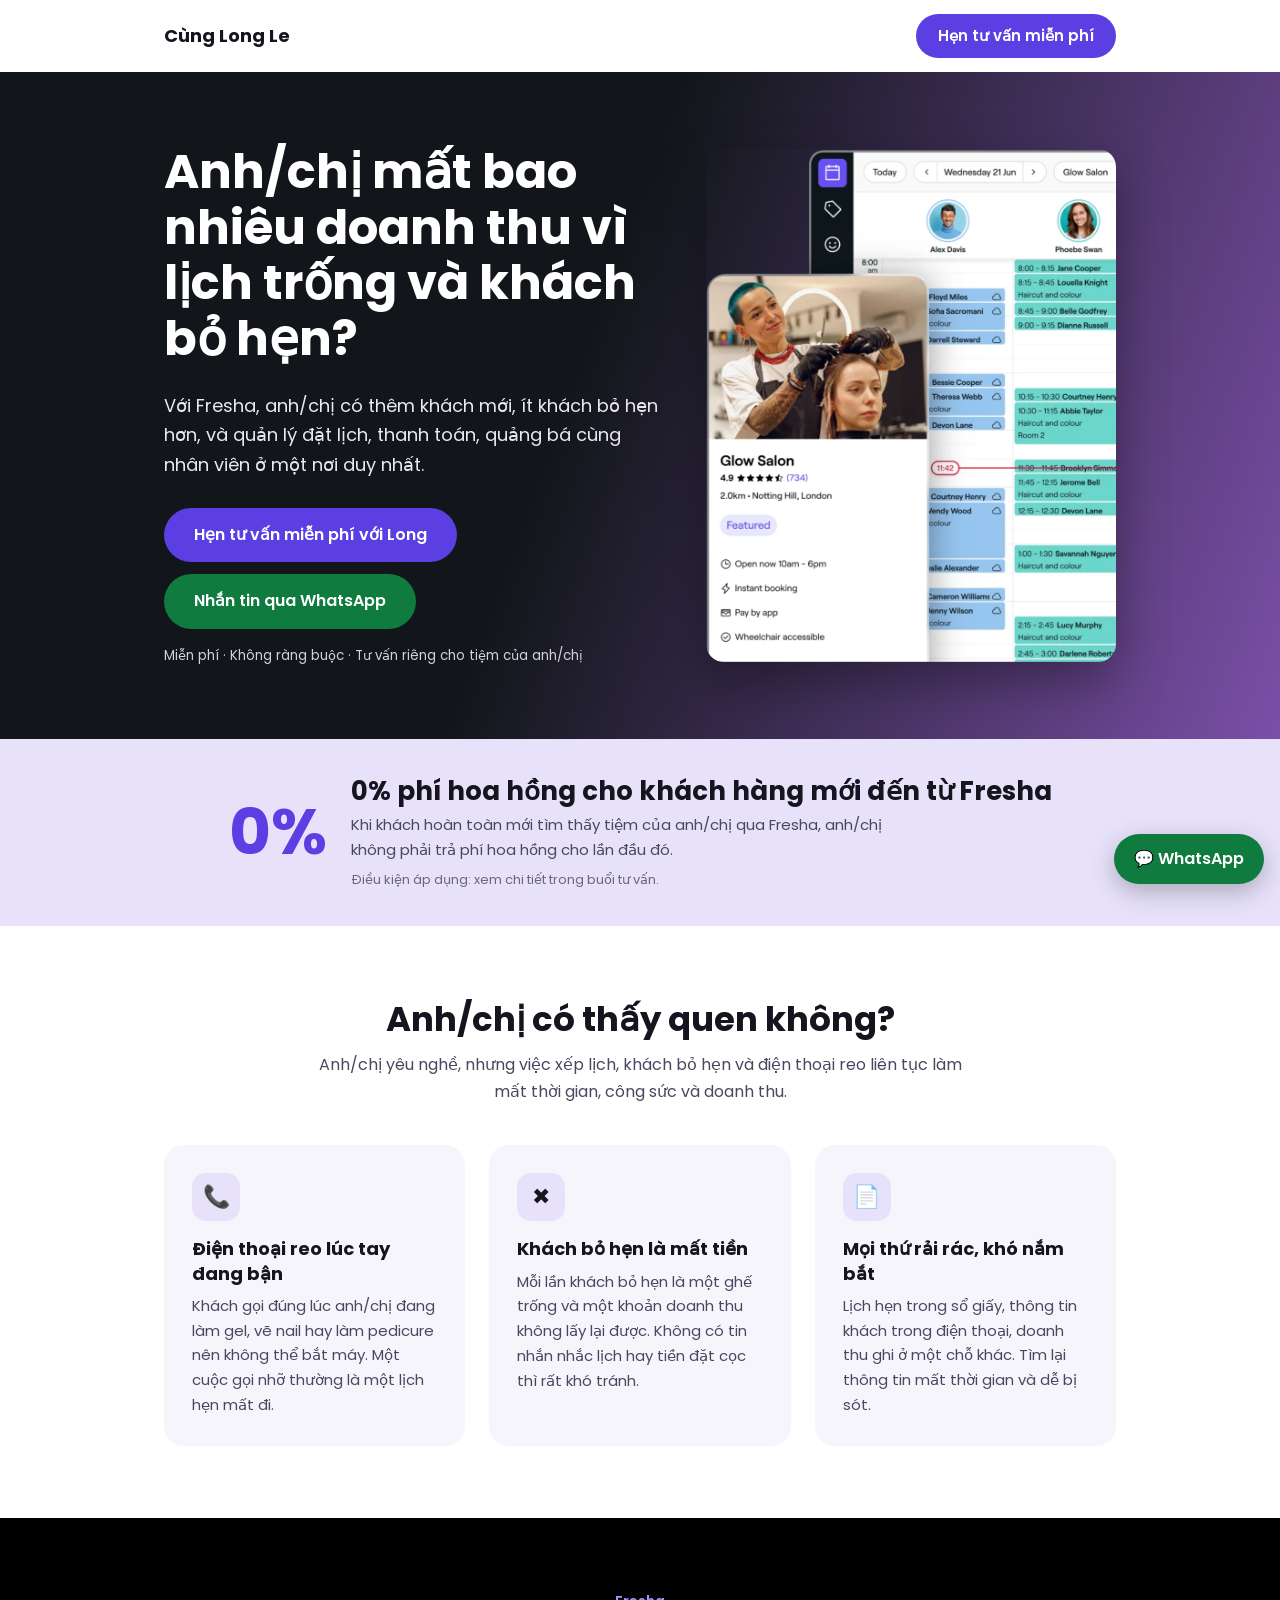
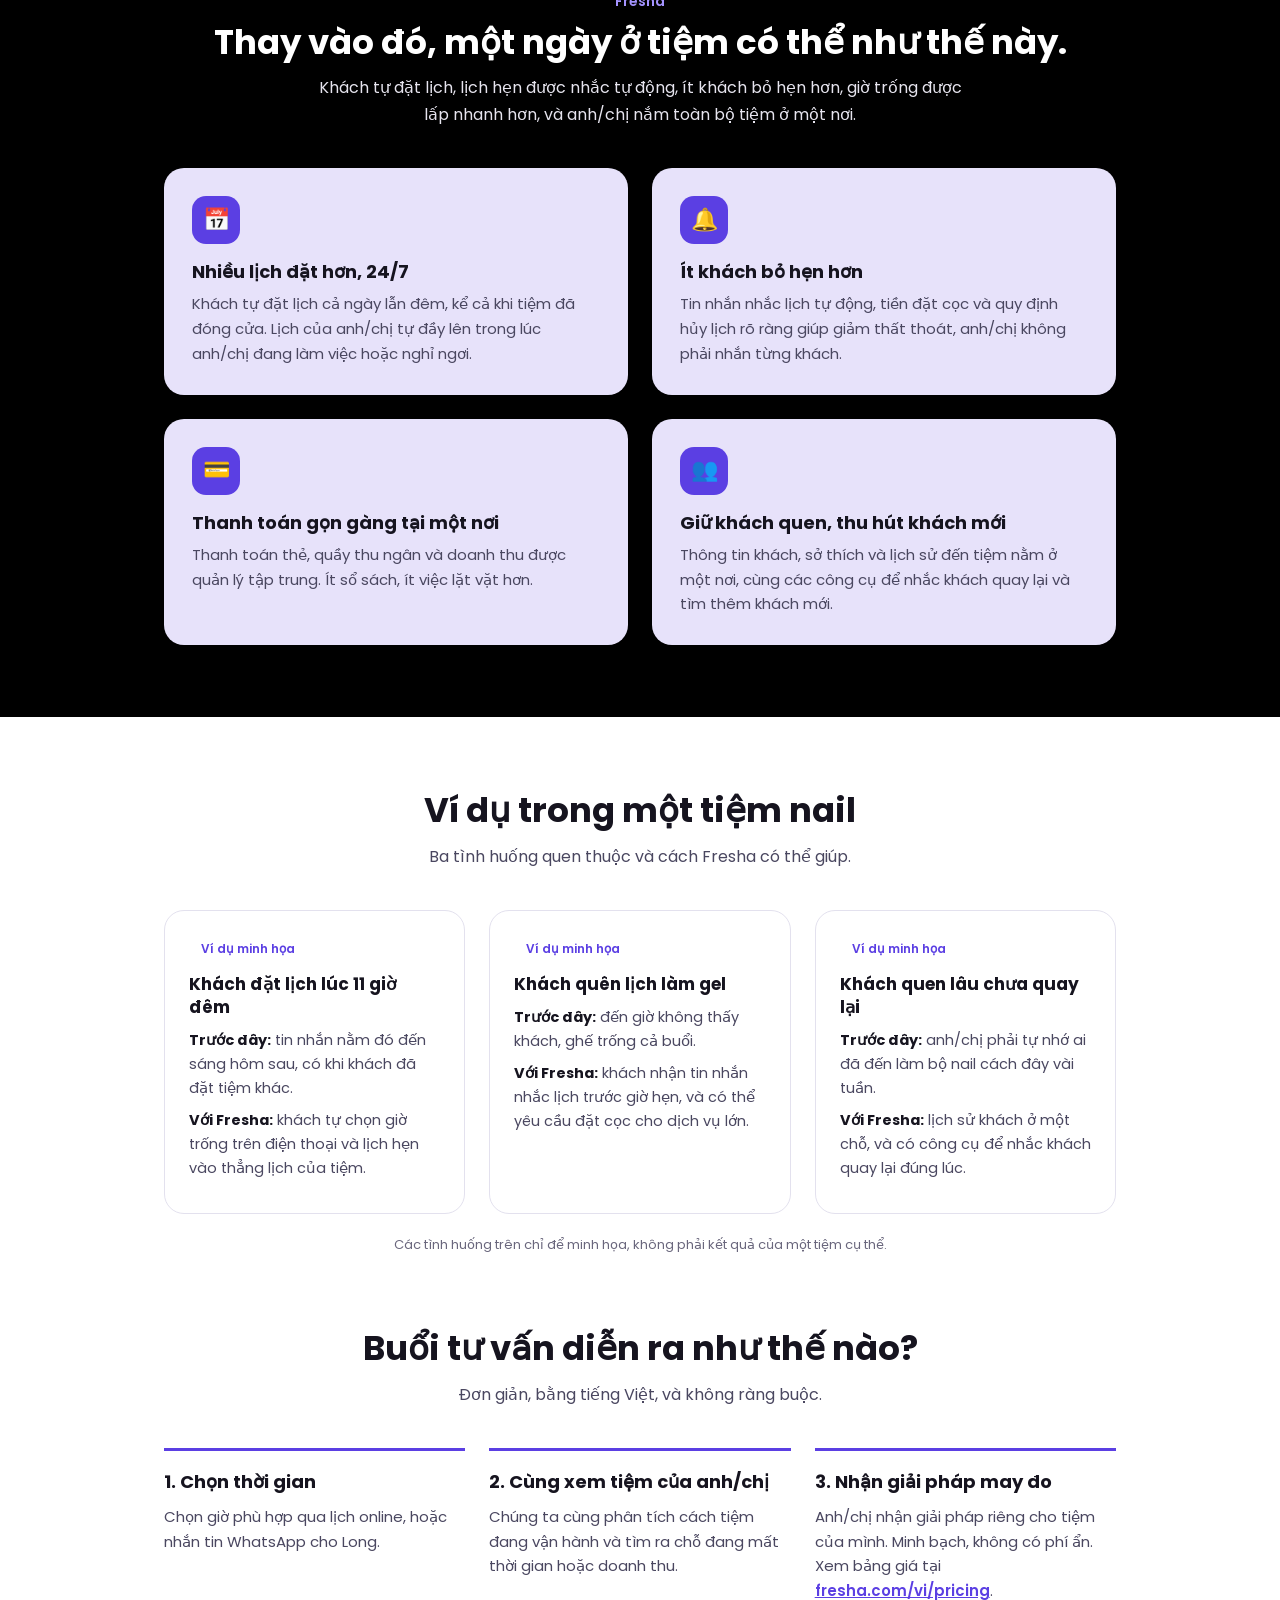
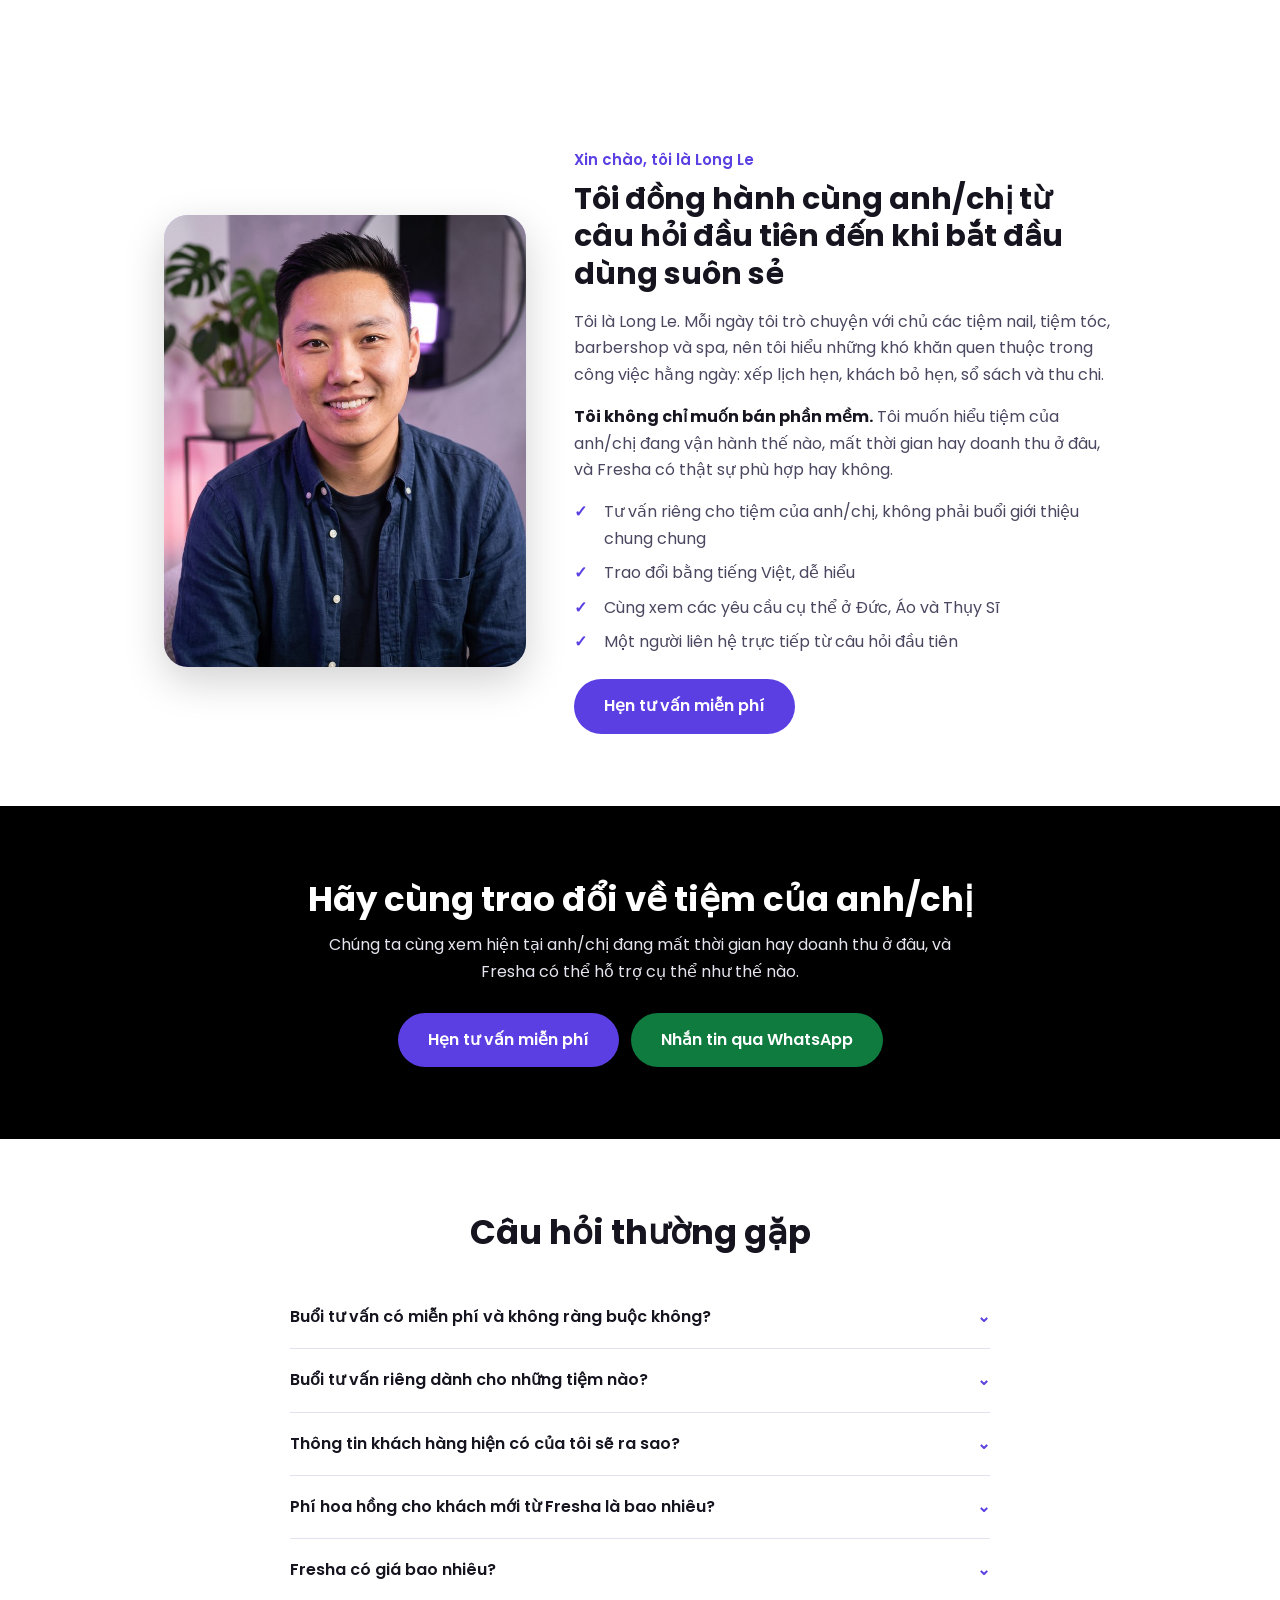
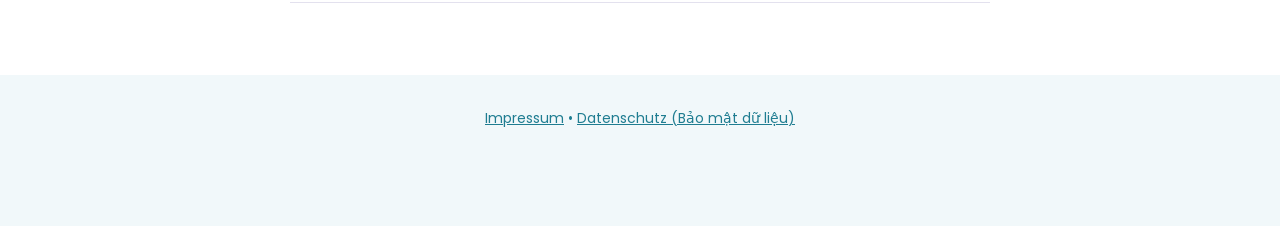
==== index.html @ e226cc32 "Add files via upload" ====
<!DOCTYPE html>
<html lang="vi">
<head>
<base target="_blank">
<meta charset="utf-8">
<meta name="viewport" content="width=device-width, initial-scale=1">
<title>Long Le – Fresha: tư vấn miễn phí cho tiệm nail</title>
<meta name="description" content="Tư vấn miễn phí bằng tiếng Việt về Fresha: nhiều lịch đặt hơn, ít khách bỏ hẹn hơn, quản lý tiệm nail ở một nơi. Đức, Áo, Thụy Sĩ.">
<meta property="og:title" content="Long Le – Fresha: tư vấn miễn phí cho tiệm nail">
<meta property="og:description" content="Nhiều lịch đặt hơn, ít khách bỏ hẹn hơn, quản lý tiệm ở một nơi.">
<meta property="og:type" content="website">
<meta property="og:image" content="https://longle-cmd.github.io/og-image.jpg">
<meta property="og:image:width" content="1200">
<meta property="og:image:height" content="630">
<meta property="og:url" content="https://longle-cmd.github.io/">
<meta name="twitter:card" content="summary_large_image">
<link rel="icon" href="data:image/svg+xml,%3Csvg xmlns='http://www.w3.org/2000/svg' viewBox='0 0 100 100'%3E%3Ctext y='.9em' font-size='90'%3E💅%3C/text%3E%3C/svg%3E">
<link href="https://fonts.googleapis.com/css2?family=Poppins:wght@400;500;600;700&display=swap" rel="stylesheet">
<style>
:root{--p:#5b3fe3;--ink:#16141f;--mut:#4a4760;--soft:#f6f5fb;--lil:#e7e2fa;--wa:#0f7b3f}
*{box-sizing:border-box;margin:0}
[hidden]{display:none!important}
body{font-family:Poppins,Arial,sans-serif;color:var(--ink);line-height:1.65;background:#fff}
.w{max-width:1000px;margin:0 auto;padding:0 24px}
a{color:inherit}
.btn{display:inline-block;background:var(--p);color:#fff;text-decoration:none;font-weight:600;border-radius:999px;padding:14px 30px;text-align:center}
.btn:hover{filter:brightness(.92)}
.btn:focus-visible,summary:focus-visible,.fab:focus-visible{outline:3px solid #b9a9ff;outline-offset:3px}
.btn.wa,.fab{background:var(--wa)}
.btns{display:flex;flex-wrap:wrap;gap:12px}
header{height:72px;display:flex;align-items:center}
header .w{display:flex;justify-content:space-between;align-items:center;width:100%;gap:12px}
header b{font-size:18px}
header .btn{padding:10px 22px;font-size:15px}
.hero{background:linear-gradient(110deg,#12161a 45%,#7b4fa8 100%);color:#fff;padding:72px 0}
.hero .w{display:grid;grid-template-columns:1.1fr .9fr;gap:40px;align-items:center}
h1{font-size:clamp(30px,4.6vw,48px);line-height:1.16;font-weight:700;margin-bottom:24px}
.hero p{font-size:18px;color:#e9e7f2;margin-bottom:28px}
.hero small{display:block;margin-top:16px;color:#d4d1e2}
.mockimg{width:100%;height:auto;display:block;border-radius:18px;box-shadow:0 20px 50px rgba(0,0,0,.35)}
section{padding:72px 0}
h2{font-size:clamp(25px,3.4vw,34px);font-weight:700;text-align:center;margin-bottom:12px;line-height:1.25}
.sub{text-align:center;color:var(--mut);max-width:660px;margin:0 auto 40px}
.g3{display:grid;grid-template-columns:repeat(3,1fr);gap:24px}
.g2{display:grid;grid-template-columns:repeat(2,1fr);gap:24px}
.card{background:var(--soft);border-radius:20px;padding:28px}
.card h3{font-size:18px;margin:16px 0 8px;line-height:1.35}
.card p{color:var(--mut);font-size:15px}
.ic{width:48px;height:48px;border-radius:14px;background:var(--lil);display:grid;place-items:center;font-size:22px}
.dark{background:#000;color:#fff}
.dark .sub{color:#e6e4ee}
.dark .lab{display:block;text-align:center;color:#a493ff;font-weight:600;font-size:14px;margin-bottom:8px}
.dark .card{background:var(--lil);color:var(--ink)}
.dark .ic{background:var(--p)}
.tag{display:inline-block;font-size:12px;font-weight:600;color:var(--p);background:#fff;border-radius:999px;padding:2px 12px}
.sc{background:#fff;border:1px solid #e3e1ee;border-radius:20px;padding:24px}
.sc h3{font-size:17px;margin:12px 0 10px;line-height:1.35}
.sc p{font-size:14.5px;color:var(--mut);margin-bottom:8px}
.sc p b{color:var(--ink)}
.note{text-align:center;font-size:13px;color:#6a677d;margin-top:20px}
.steps{display:grid;grid-template-columns:repeat(3,1fr);gap:24px;counter-reset:s}
.step{border-top:3px solid var(--p);padding-top:16px;counter-increment:s}
.step h3{font-size:18px;margin-bottom:8px}
.step h3:before{content:counter(s) ". "}
.step p{color:var(--mut);font-size:15px}
.step a{color:var(--p);font-weight:600}
.about .w{display:grid;grid-template-columns:.8fr 1.2fr;gap:48px;align-items:center}
.photo{aspect-ratio:4/5;border-radius:24px;overflow:hidden;box-shadow:0 14px 40px rgba(0,0,0,.18);background:#cbbfff}
.photo img{width:100%;height:100%;object-fit:cover;display:block}
.hi{color:var(--p);font-weight:600;font-size:15px;margin-bottom:8px}
.about h2{text-align:left;font-size:clamp(23px,3vw,30px)}
.about p{color:var(--mut);margin:16px 0}
.about p strong{color:var(--ink)}
.ck{list-style:none;padding:0;margin:16px 0 24px}
.ck li{padding-left:30px;position:relative;margin-bottom:8px;color:var(--mut)}
.ck li:before{content:"✓";position:absolute;left:0;color:var(--p);font-weight:700}
.vid{max-width:720px;margin:40px auto 0;aspect-ratio:16/9;border-radius:20px;overflow:hidden;background:#000}
.vid iframe{width:100%;height:100%;border:0}
.quote{background:var(--soft);border-radius:20px;padding:28px}
.quote p{font-size:16px;color:var(--ink)}
.quote small{display:block;margin-top:12px;color:var(--mut)}
.cta{text-align:center}
.cta .sub{margin-bottom:28px}
.cta .btns{justify-content:center}
.faq{max-width:700px;margin:0 auto}
details{border-bottom:1px solid #e3e1ee;padding:18px 0}
summary{font-weight:600;cursor:pointer;list-style:none;display:flex;justify-content:space-between;gap:16px}
summary::-webkit-details-marker{display:none}
summary:after{content:"⌄";color:var(--p)}
details[open] summary:after{content:"⌃"}
details p{color:var(--mut);margin-top:10px;font-size:15px}
details a{color:var(--p);font-weight:600}
.offer{background:var(--lil);padding:36px 0}
.offer .w{display:flex;align-items:center;justify-content:center;gap:24px;flex-wrap:wrap;text-align:left}
.offer .big{font-size:clamp(44px,8vw,64px);font-weight:700;color:var(--p);line-height:1}
.offer h2{text-align:left;font-size:clamp(20px,2.6vw,26px);margin:0 0 6px}
.offer p{color:var(--mut);font-size:15px;max-width:560px}
.offer small{display:block;margin-top:6px;color:#6a677d;font-size:13px}
#impressum{background:#fff;border-top:1px solid #e3e1ee;padding:40px 0;font-size:14px;color:var(--mut)}
#impressum h2{text-align:left;font-size:22px;color:var(--ink)}
#impressum p{margin:8px 0}
footer{background:#f1f8fa;text-align:center;padding:32px 24px 96px;color:#1f7d91;font-size:14px}
footer a{color:#1f7d91}
.fab{position:fixed;right:16px;bottom:calc(16px + env(safe-area-inset-bottom,0px));color:#fff;text-decoration:none;font-weight:600;border-radius:999px;padding:12px 20px;box-shadow:0 8px 24px rgba(0,0,0,.25);z-index:9}
@media(max-width:800px){.hero .w,.about .w,.g3,.g2,.steps{grid-template-columns:1fr}.hero{padding:48px 0}section{padding:48px 0}.about .photo{max-width:320px}}
</style>
</head>
<body>

<header><div class="w"><b>Cùng <span data-k="name"></span></b><a class="btn" data-book href="#">Hẹn tư vấn miễn phí</a></div></header>

<div class="hero"><div class="w">
  <div>
    <h1>Anh/chị mất bao nhiêu doanh thu vì lịch trống và khách bỏ hẹn?</h1>
    <p>Với Fresha, anh/chị có thêm khách mới, ít khách bỏ hẹn hơn, và quản lý đặt lịch, thanh toán, quảng bá cùng nhân viên ở một nơi duy nhất.</p>
    <div class="btns">
      <a class="btn" data-book href="#">Hẹn tư vấn miễn phí với <span data-k="first"></span></a>
      <a class="btn wa" data-wa href="#">Nhắn tin qua WhatsApp</a>
    </div>
    <small>Miễn phí · Không ràng buộc · Tư vấn riêng cho tiệm của anh/chị</small>
  </div>
  <img class="mockimg" alt="Lịch hẹn và trang đặt lịch online của Fresha" src="[data-uri]">
</div></div>

<div class="offer"><div class="w">
  <div class="big" aria-hidden="true">0%</div>
  <div>
    <h2>0% phí hoa hồng cho khách hàng mới đến từ Fresha</h2>
    <p>Khi khách hoàn toàn mới tìm thấy tiệm của anh/chị qua Fresha, anh/chị không phải trả phí hoa hồng cho lần đầu đó.</p>
    <small id="offernote"></small>
  </div>
</div></div>

<section><div class="w">
  <h2>Anh/chị có thấy quen không?</h2>
  <p class="sub">Anh/chị yêu nghề, nhưng việc xếp lịch, khách bỏ hẹn và điện thoại reo liên tục làm mất thời gian, công sức và doanh thu.</p>
  <div class="g3">
    <div class="card"><div class="ic">📞</div><h3>Điện thoại reo lúc tay đang bận</h3><p>Khách gọi đúng lúc anh/chị đang làm gel, vẽ nail hay làm pedicure nên không thể bắt máy. Một cuộc gọi nhỡ thường là một lịch hẹn mất đi.</p></div>
    <div class="card"><div class="ic">✖</div><h3>Khách bỏ hẹn là mất tiền</h3><p>Mỗi lần khách bỏ hẹn là một ghế trống và một khoản doanh thu không lấy lại được. Không có tin nhắn nhắc lịch hay tiền đặt cọc thì rất khó tránh.</p></div>
    <div class="card"><div class="ic">📄</div><h3>Mọi thứ rải rác, khó nắm bắt</h3><p>Lịch hẹn trong sổ giấy, thông tin khách trong điện thoại, doanh thu ghi ở một chỗ khác. Tìm lại thông tin mất thời gian và dễ bị sót.</p></div>
  </div>
</div></section>

<section class="dark"><div class="w">
  <span class="lab">Fresha</span>
  <h2>Thay vào đó, một ngày ở tiệm có thể như thế này.</h2>
  <p class="sub">Khách tự đặt lịch, lịch hẹn được nhắc tự động, ít khách bỏ hẹn hơn, giờ trống được lấp nhanh hơn, và anh/chị nắm toàn bộ tiệm ở một nơi.</p>
  <div class="g2">
    <div class="card"><div class="ic">📅</div><h3>Nhiều lịch đặt hơn, 24/7</h3><p>Khách tự đặt lịch cả ngày lẫn đêm, kể cả khi tiệm đã đóng cửa. Lịch của anh/chị tự đầy lên trong lúc anh/chị đang làm việc hoặc nghỉ ngơi.</p></div>
    <div class="card"><div class="ic">🔔</div><h3>Ít khách bỏ hẹn hơn</h3><p>Tin nhắn nhắc lịch tự động, tiền đặt cọc và quy định hủy lịch rõ ràng giúp giảm thất thoát, anh/chị không phải nhắn từng khách.</p></div>
    <div class="card"><div class="ic">💳</div><h3>Thanh toán gọn gàng tại một nơi</h3><p>Thanh toán thẻ, quầy thu ngân và doanh thu được quản lý tập trung. Ít sổ sách, ít việc lặt vặt hơn.</p></div>
    <div class="card"><div class="ic">👥</div><h3>Giữ khách quen, thu hút khách mới</h3><p>Thông tin khách, sở thích và lịch sử đến tiệm nằm ở một nơi, cùng các công cụ để nhắc khách quay lại và tìm thêm khách mới.</p></div>
  </div>
</div></section>

<section><div class="w">
  <h2>Ví dụ trong một tiệm nail</h2>
  <p class="sub">Ba tình huống quen thuộc và cách Fresha có thể giúp.</p>
  <div class="g3">
    <div class="sc"><span class="tag">Ví dụ minh họa</span><h3>Khách đặt lịch lúc 11 giờ đêm</h3><p><b>Trước đây:</b> tin nhắn nằm đó đến sáng hôm sau, có khi khách đã đặt tiệm khác.</p><p><b>Với Fresha:</b> khách tự chọn giờ trống trên điện thoại và lịch hẹn vào thẳng lịch của tiệm.</p></div>
    <div class="sc"><span class="tag">Ví dụ minh họa</span><h3>Khách quên lịch làm gel</h3><p><b>Trước đây:</b> đến giờ không thấy khách, ghế trống cả buổi.</p><p><b>Với Fresha:</b> khách nhận tin nhắn nhắc lịch trước giờ hẹn, và có thể yêu cầu đặt cọc cho dịch vụ lớn.</p></div>
    <div class="sc"><span class="tag">Ví dụ minh họa</span><h3>Khách quen lâu chưa quay lại</h3><p><b>Trước đây:</b> anh/chị phải tự nhớ ai đã đến làm bộ nail cách đây vài tuần.</p><p><b>Với Fresha:</b> lịch sử khách ở một chỗ, và có công cụ để nhắc khách quay lại đúng lúc.</p></div>
  </div>
  <p class="note">Các tình huống trên chỉ để minh họa, không phải kết quả của một tiệm cụ thể.</p>
</div></section>

<section id="tm" hidden><div class="w">
  <h2>Chủ tiệm nói gì</h2>
  <div class="g3" id="tmlist"></div>
</div></section>

<section style="padding-top:0"><div class="w">
  <h2>Buổi tư vấn diễn ra như thế nào?</h2>
  <p class="sub">Đơn giản, bằng tiếng Việt, và không ràng buộc.</p>
  <div class="steps">
    <div class="step"><h3>Chọn thời gian</h3><p>Chọn giờ phù hợp qua lịch online, hoặc nhắn tin WhatsApp cho Long.</p></div>
    <div class="step"><h3>Cùng xem tiệm của anh/chị</h3><p>Chúng ta cùng phân tích cách tiệm đang vận hành và tìm ra chỗ đang mất thời gian hoặc doanh thu.</p></div>
    <div class="step"><h3>Nhận giải pháp may đo</h3><p>Anh/chị nhận giải pháp riêng cho tiệm của mình. Minh bạch, không có phí ẩn. Xem bảng giá tại <a data-price href="#">fresha.com/vi/pricing</a>.</p></div>
  </div>
</div></section>

<section class="about"><div class="w">
  <div class="photo"><img alt="Long Le" src="[data-uri]"></div>
  <div>
    <div class="hi">Xin chào, tôi là <span data-k="name"></span></div>
    <h2>Tôi đồng hành cùng anh/chị từ câu hỏi đầu tiên đến khi bắt đầu dùng suôn sẻ</h2>
    <p id="bio"></p>
    <p><strong>Tôi không chỉ muốn bán phần mềm.</strong> Tôi muốn hiểu tiệm của anh/chị đang vận hành thế nào, mất thời gian hay doanh thu ở đâu, và Fresha có thật sự phù hợp hay không.</p>
    <ul class="ck">
      <li>Tư vấn riêng cho tiệm của anh/chị, không phải buổi giới thiệu chung chung</li>
      <li>Trao đổi bằng tiếng Việt, dễ hiểu</li>
      <li>Cùng xem các yêu cầu cụ thể ở Đức, Áo và Thụy Sĩ</li>
      <li>Một người liên hệ trực tiếp từ câu hỏi đầu tiên</li>
    </ul>
    <a class="btn" data-book href="#">Hẹn tư vấn miễn phí</a>
  </div>
</div>
<div class="w" id="vidwrap" hidden><div class="vid"><iframe id="vid" title="Long Le giới thiệu" allowfullscreen loading="lazy"></iframe></div></div>
</section>

<section class="dark cta"><div class="w">
  <h2>Hãy cùng trao đổi về tiệm của anh/chị</h2>
  <p class="sub">Chúng ta cùng xem hiện tại anh/chị đang mất thời gian hay doanh thu ở đâu, và Fresha có thể hỗ trợ cụ thể như thế nào.</p>
  <div class="btns"><a class="btn" data-book href="#">Hẹn tư vấn miễn phí</a><a class="btn wa" data-wa href="#">Nhắn tin qua WhatsApp</a></div>
</div></section>

<section><div class="w">
  <h2 style="margin-bottom:32px">Câu hỏi thường gặp</h2>
  <div class="faq">
    <details><summary>Buổi tư vấn có miễn phí và không ràng buộc không?</summary><p>Có. Buổi tư vấn hoàn toàn miễn phí và không ràng buộc. Anh/chị không có nghĩa vụ phải đăng ký sau đó.</p></details>
    <details><summary>Buổi tư vấn riêng dành cho những tiệm nào?</summary><p>Dành cho tiệm nail, tiệm tóc, barbershop, spa và các studio làm đẹp khác tại Đức, Áo và Thụy Sĩ.</p></details>
    <details><summary>Thông tin khách hàng hiện có của tôi sẽ ra sao?</summary><p>Trong buổi tư vấn, chúng ta cùng xem anh/chị đang lưu thông tin khách ở đâu (sổ giấy, Excel hay phần mềm khác) và cách đưa sang Fresha.</p></details>
    <details><summary>Phí hoa hồng cho khách mới từ Fresha là bao nhiêu?</summary><p>Với ưu đãi qua Long, phí hoa hồng cho khách hàng mới đến từ Fresha là 0%. Điều kiện áp dụng sẽ được nói rõ trong buổi tư vấn. Lưu ý: bảng giá công khai trên website Fresha có thể ghi mức phí khác khi không có ưu đãi này.</p></details>
    <details><summary>Fresha có giá bao nhiêu?</summary><p>Chúng tôi sẽ cùng phân tích tiệm của anh/chị để đưa ra giải pháp may đo riêng. Mọi thứ minh bạch, không có phí ẩn. Anh/chị có thể xem bảng giá tại <a data-price href="#">fresha.com/vi/pricing</a>.</p></details>
  </div>
</div></section>

<section id="impressum" hidden><div class="w">
  <h2>Impressum</h2>
  <p><b>Angaben gemäß § 5 DDG</b></p>
  <p id="imp-name"></p>
  <p id="imp-addr"></p>
  <p><b>Kontakt:</b> <span id="imp-contact"></span></p>
  <p id="imp-vat"></p>
</div></section>

<footer>
  <a id="imp" href="#impressum">Impressum</a> • <a id="dat" href="#">Datenschutz (Bảo mật dữ liệu)</a>
</footer>

<a class="fab" data-wa href="#">💬 WhatsApp</a>

<script>
/* ============ HIER ANPASSEN ============ */
var CONFIG = {
  name: "Long Le",
  first: "Long",
  bookingUrl:  "https://meetings.hubspot.com/le-long?uuid=818438af-adc6-4ccb-84fc-bb6d62b44fd2",
  whatsappUrl: "https://wa.me/message/QIY4WOJSCEUMC1",
  pricingUrl:  "https://www.fresha.com/vi/pricing",
  datenschutzUrl: "#",
  offerNote: "Điều kiện áp dụng: xem chi tiết trong buổi tư vấn.",   // Bedingungen/Laufzeit des 0%-Angebots hier genau formulieren
  videoUrl: "",   // optional: YouTube-Embed, z. B. "https://www.youtube.com/embed/VIDEO_ID"
  bio: "Tôi là Long Le. Mỗi ngày tôi trò chuyện với chủ các tiệm nail, tiệm tóc, barbershop và spa, nên tôi hiểu những khó khăn quen thuộc trong công việc hằng ngày: xếp lịch hẹn, khách bỏ hẹn, sổ sách và thu chi.",
  impressum: {
    name:    "[Vor- und Nachname bzw. Firma]",
    address: "[Straße und Hausnummer, PLZ Ort, Land]",
    email:   "[E-Mail-Adresse]",
    phone:   "[Telefonnummer]",
    vat:     ""   // optional: USt-IdNr., z. B. "USt-IdNr.: DE123456789"
  },
  /* Echte Kundenstimmen (mit Erlaubnis!) hier eintragen und showTestimonials auf true setzen.
     Keine erfundenen Zitate veröffentlichen. */
  showTestimonials: false,
  testimonials: [
    {text: "[Echtes Zitat des Studiobesitzers auf Vietnamesisch]", who: "[Name], [Studio], [Stadt]"},
    {text: "[Echtes Zitat des Studiobesitzers auf Vietnamesisch]", who: "[Name], [Studio], [Stadt]"},
    {text: "[Echtes Zitat des Studiobesitzers auf Vietnamesisch]", who: "[Name], [Studio], [Stadt]"}
  ]
};
/* ======================================= */
function $(s){return document.querySelectorAll(s);}
$('[data-k]').forEach(function(e){e.textContent=CONFIG[e.getAttribute('data-k')];});
$('[data-book]').forEach(function(a){a.href=CONFIG.bookingUrl;});
$('[data-wa]').forEach(function(a){a.href=CONFIG.whatsappUrl;});
$('[data-price]').forEach(function(a){a.href=CONFIG.pricingUrl;});
document.getElementById('bio').textContent=CONFIG.bio;
document.getElementById('offernote').textContent=CONFIG.offerNote;
document.getElementById('dat').href=CONFIG.datenschutzUrl;
var I=CONFIG.impressum;
document.getElementById('imp-name').textContent=I.name;
document.getElementById('imp-addr').textContent=I.address;
document.getElementById('imp-contact').textContent="E-Mail: "+I.email+" · Telefon: "+I.phone+" · WhatsApp: "+CONFIG.whatsappUrl;
document.getElementById('imp-vat').textContent=I.vat;
document.getElementById('imp').addEventListener('click',function(e){
  e.preventDefault();var s=document.getElementById('impressum');s.hidden=false;s.scrollIntoView({behavior:'smooth'});
});
if(CONFIG.videoUrl){document.getElementById('vid').src=CONFIG.videoUrl;document.getElementById('vidwrap').hidden=false;}
if(CONFIG.showTestimonials){
  var box=document.getElementById('tmlist');
  CONFIG.testimonials.forEach(function(t){
    var d=document.createElement('div');d.className='quote';
    var p=document.createElement('p');p.textContent='“'+t.text+'”';
    var s=document.createElement('small');s.textContent=t.who;
    d.appendChild(p);d.appendChild(s);box.appendChild(d);
  });
  document.getElementById('tm').hidden=false;
}

</script>
</body>
</html>
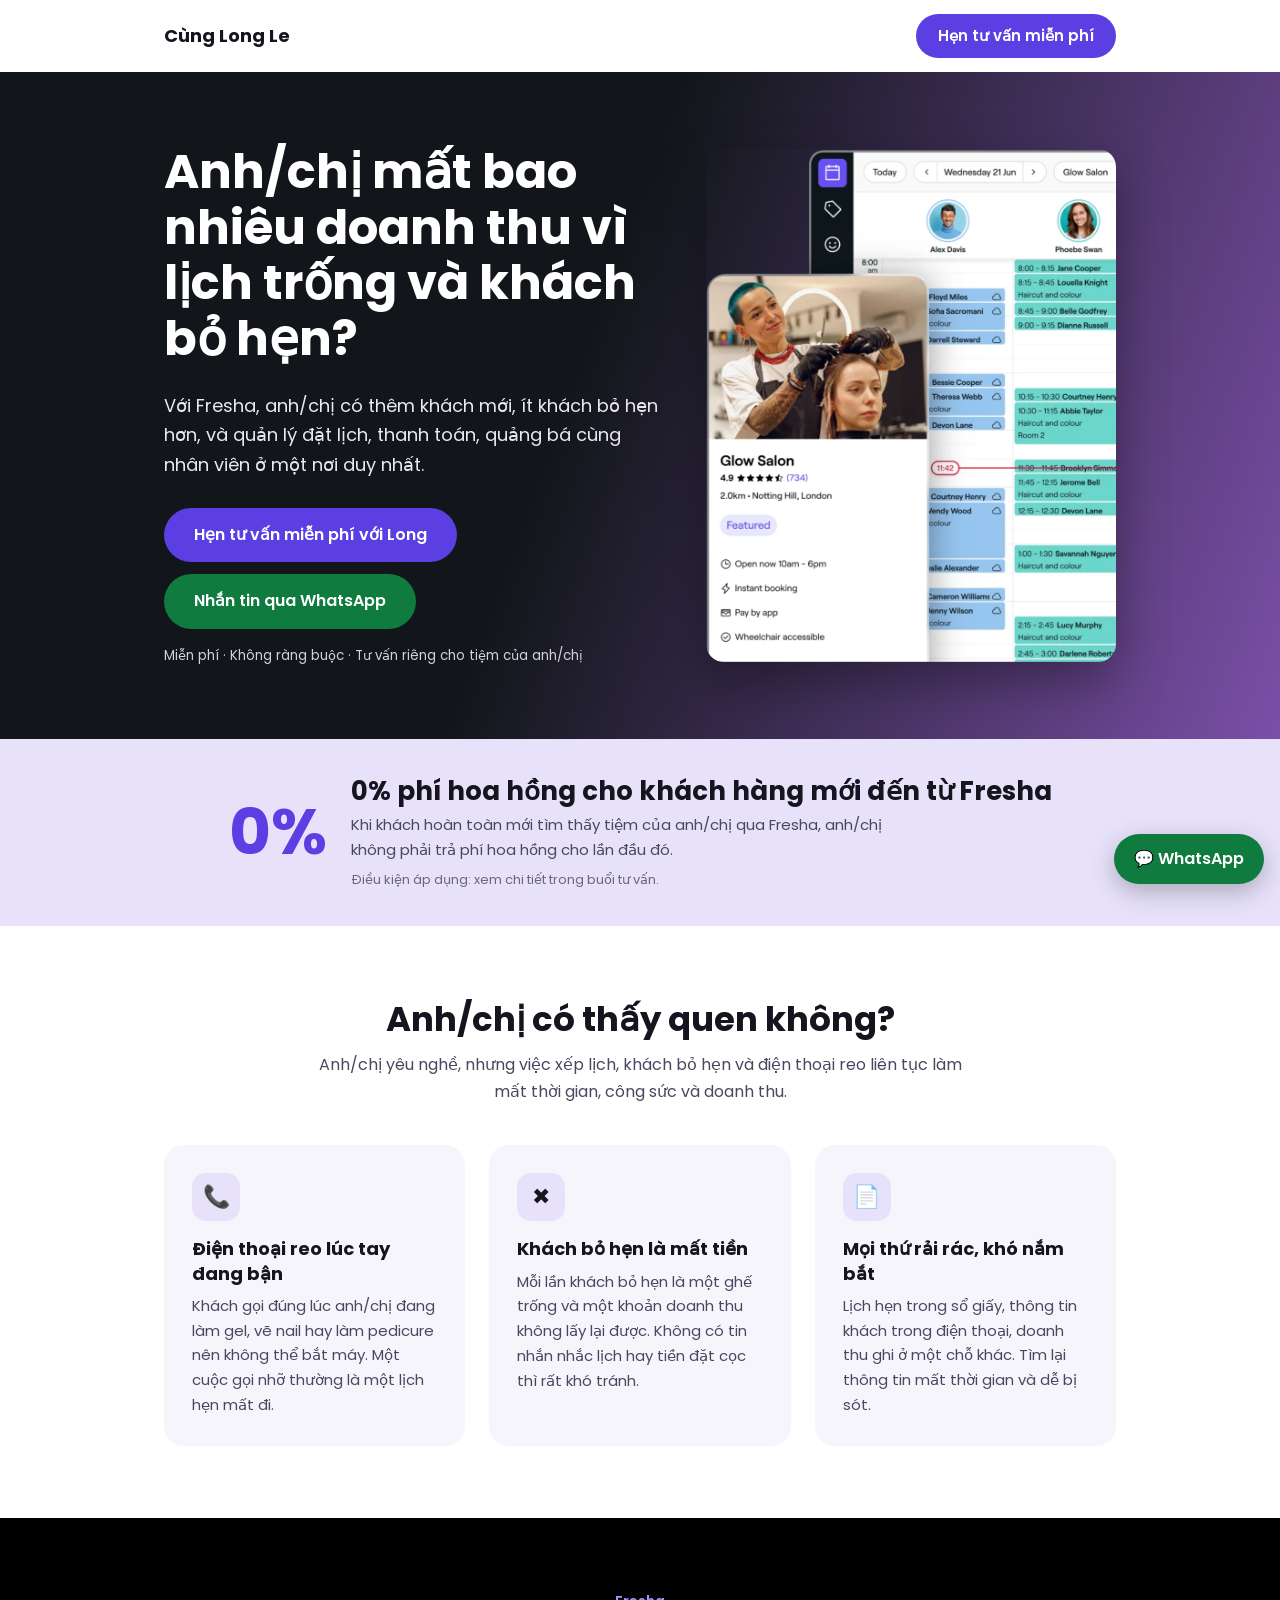
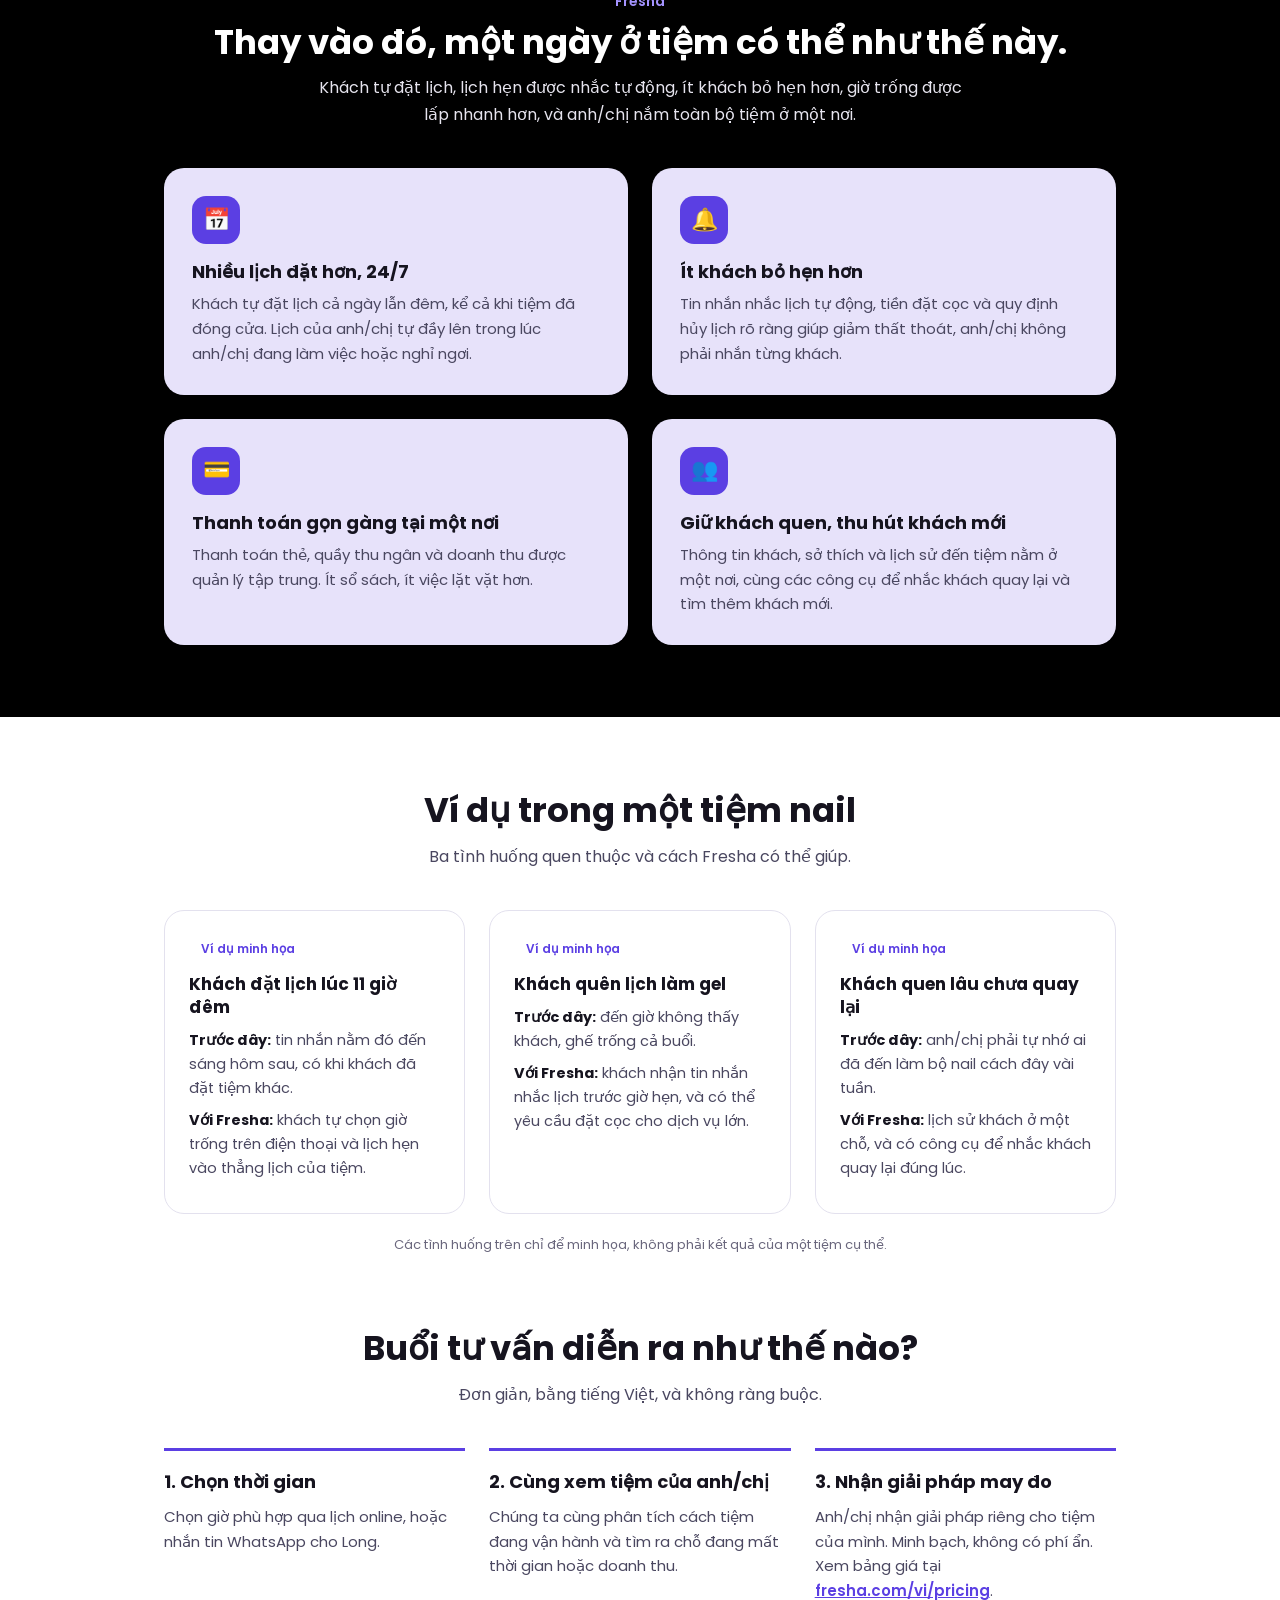
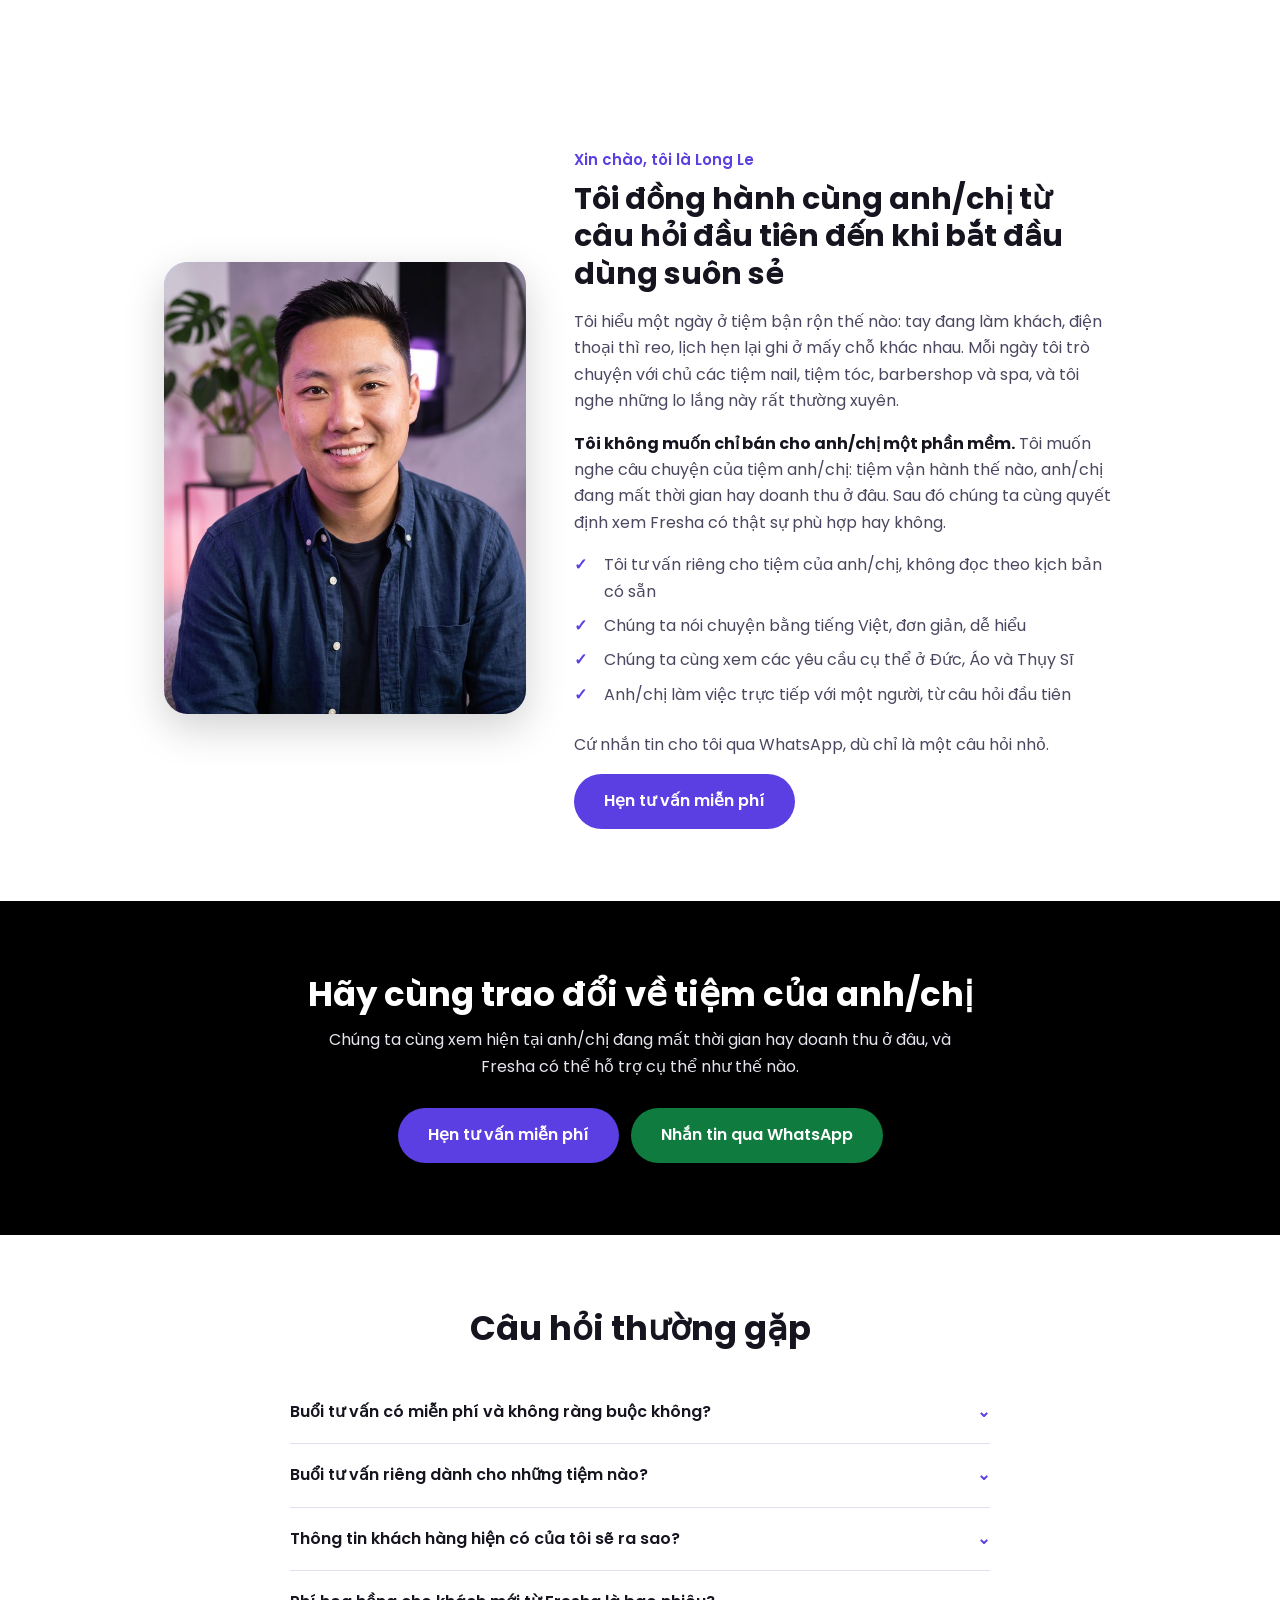
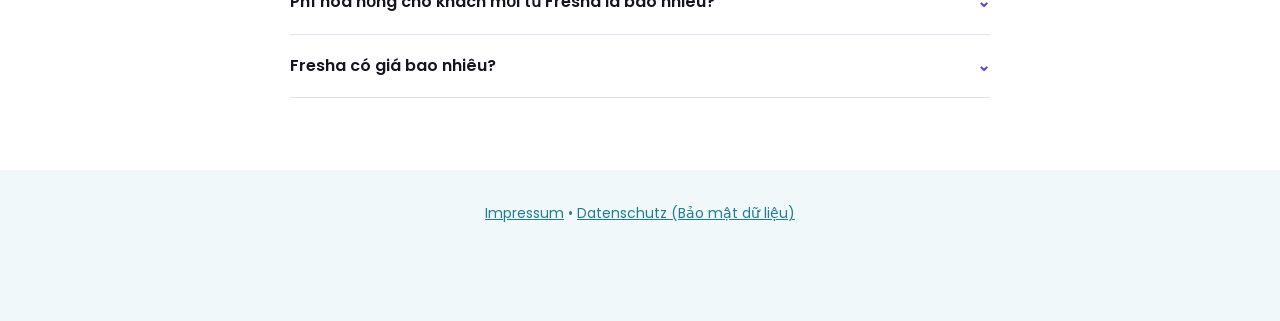
==== commit 974bff50: "Add files via upload" ====
--- a/index.html
+++ b/index.html
@@ -185,13 +185,14 @@
     <div class="hi">Xin chào, tôi là <span data-k="name"></span></div>
     <h2>Tôi đồng hành cùng anh/chị từ câu hỏi đầu tiên đến khi bắt đầu dùng suôn sẻ</h2>
     <p id="bio"></p>
-    <p><strong>Tôi không chỉ muốn bán phần mềm.</strong> Tôi muốn hiểu tiệm của anh/chị đang vận hành thế nào, mất thời gian hay doanh thu ở đâu, và Fresha có thật sự phù hợp hay không.</p>
+    <p><strong>Tôi không muốn chỉ bán cho anh/chị một phần mềm.</strong> Tôi muốn nghe câu chuyện của tiệm anh/chị: tiệm vận hành thế nào, anh/chị đang mất thời gian hay doanh thu ở đâu. Sau đó chúng ta cùng quyết định xem Fresha có thật sự phù hợp hay không.</p>
     <ul class="ck">
-      <li>Tư vấn riêng cho tiệm của anh/chị, không phải buổi giới thiệu chung chung</li>
-      <li>Trao đổi bằng tiếng Việt, dễ hiểu</li>
-      <li>Cùng xem các yêu cầu cụ thể ở Đức, Áo và Thụy Sĩ</li>
-      <li>Một người liên hệ trực tiếp từ câu hỏi đầu tiên</li>
+      <li>Tôi tư vấn riêng cho tiệm của anh/chị, không đọc theo kịch bản có sẵn</li>
+      <li>Chúng ta nói chuyện bằng tiếng Việt, đơn giản, dễ hiểu</li>
+      <li>Chúng ta cùng xem các yêu cầu cụ thể ở Đức, Áo và Thụy Sĩ</li>
+      <li>Anh/chị làm việc trực tiếp với một người, từ câu hỏi đầu tiên</li>
     </ul>
+    <p>Cứ nhắn tin cho tôi qua WhatsApp, dù chỉ là một câu hỏi nhỏ.</p>
     <a class="btn" data-book href="#">Hẹn tư vấn miễn phí</a>
   </div>
 </div>
@@ -241,7 +242,7 @@
   datenschutzUrl: "#",
   offerNote: "Điều kiện áp dụng: xem chi tiết trong buổi tư vấn.",   // Bedingungen/Laufzeit des 0%-Angebots hier genau formulieren
   videoUrl: "",   // optional: YouTube-Embed, z. B. "https://www.youtube.com/embed/VIDEO_ID"
-  bio: "Tôi là Long Le. Mỗi ngày tôi trò chuyện với chủ các tiệm nail, tiệm tóc, barbershop và spa, nên tôi hiểu những khó khăn quen thuộc trong công việc hằng ngày: xếp lịch hẹn, khách bỏ hẹn, sổ sách và thu chi.",
+  bio: "Tôi hiểu một ngày ở tiệm bận rộn thế nào: tay đang làm khách, điện thoại thì reo, lịch hẹn lại ghi ở mấy chỗ khác nhau. Mỗi ngày tôi trò chuyện với chủ các tiệm nail, tiệm tóc, barbershop và spa, và tôi nghe những lo lắng này rất thường xuyên.",
   impressum: {
     name:    "[Vor- und Nachname bzw. Firma]",
     address: "[Straße und Hausnummer, PLZ Ort, Land]",
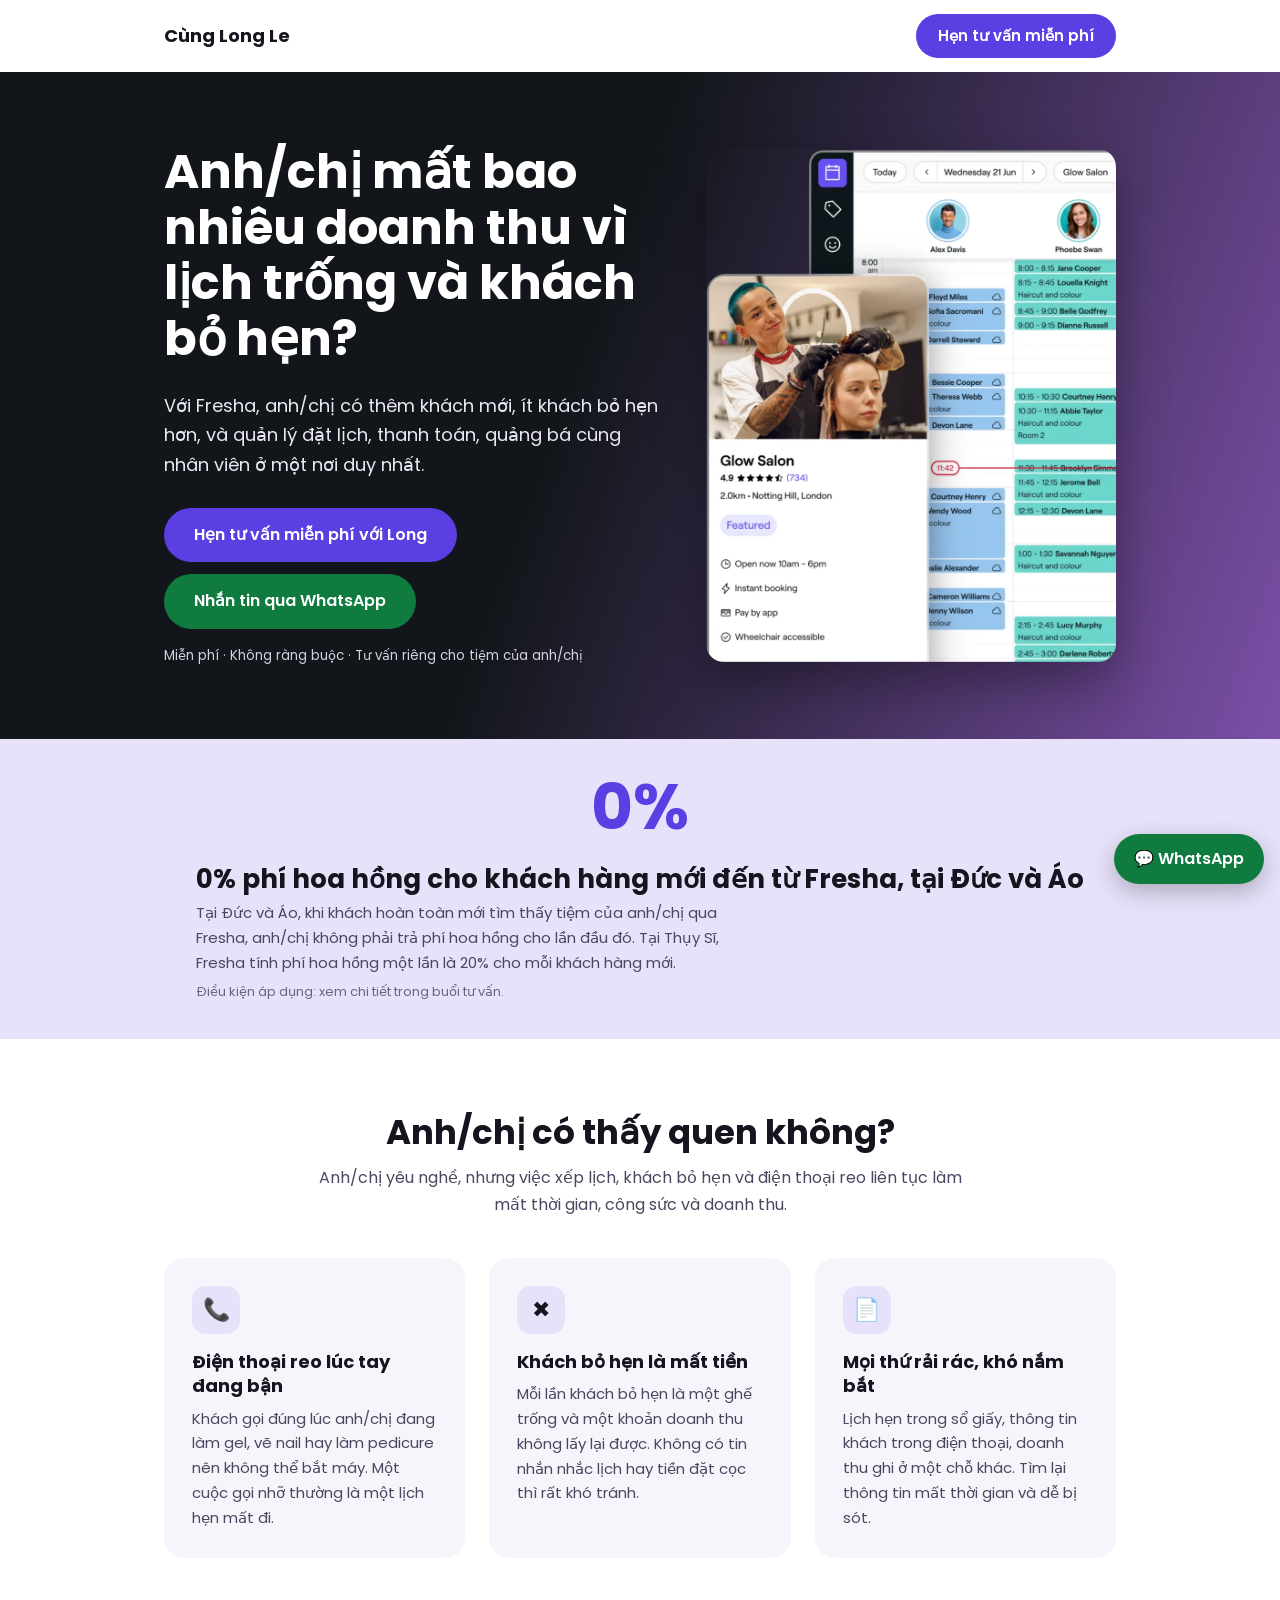
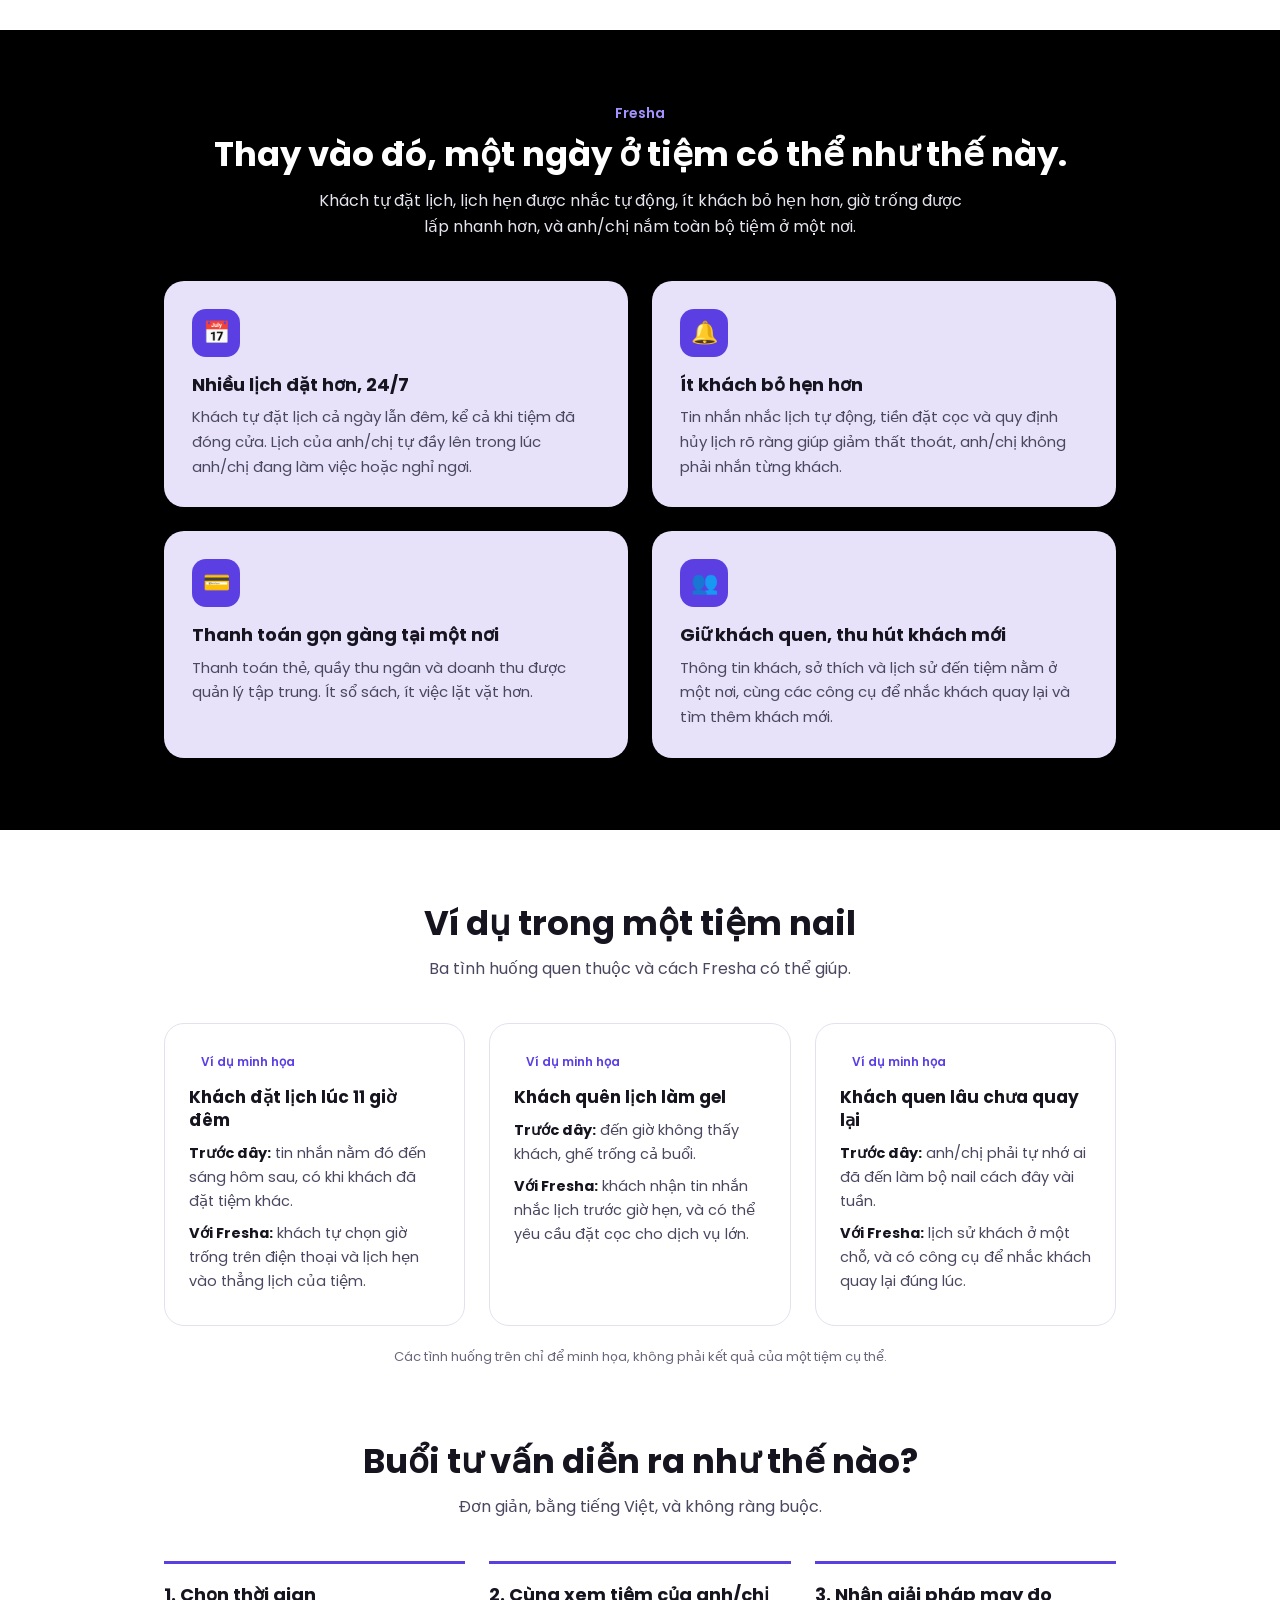
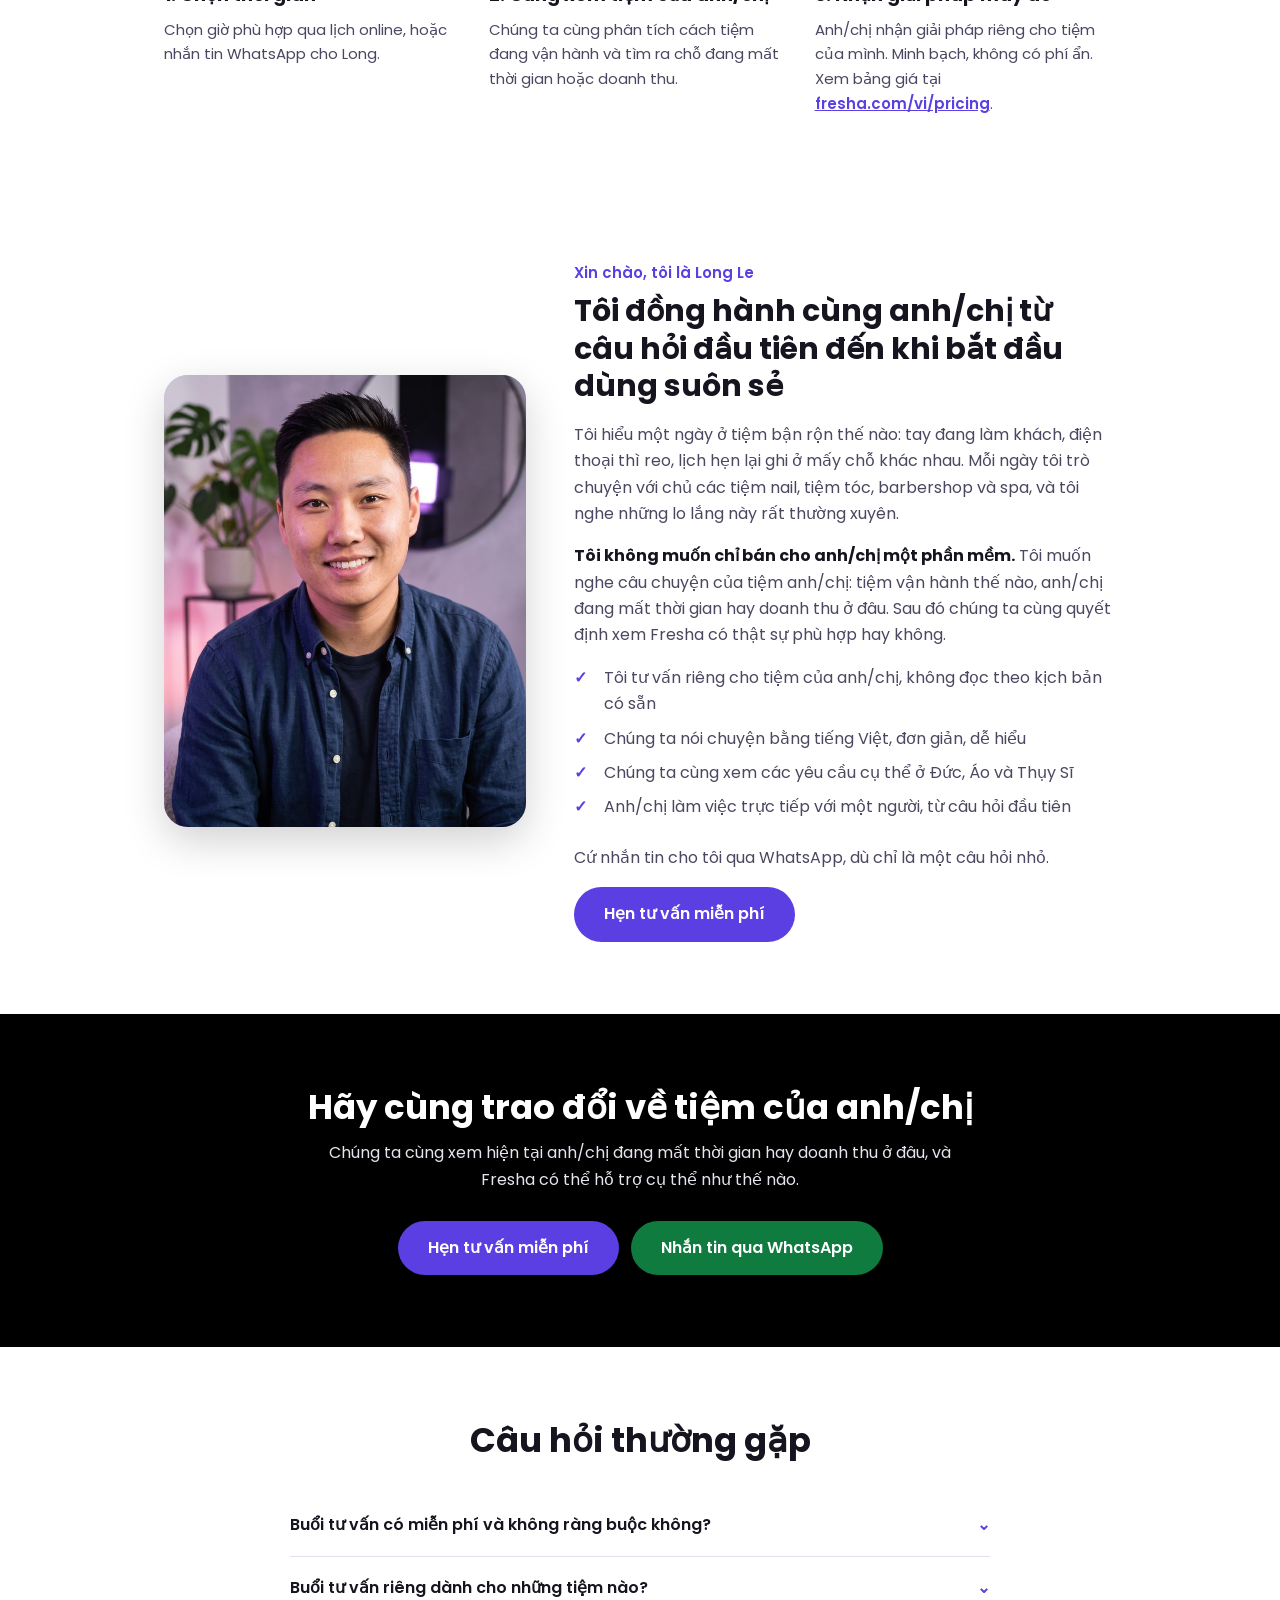
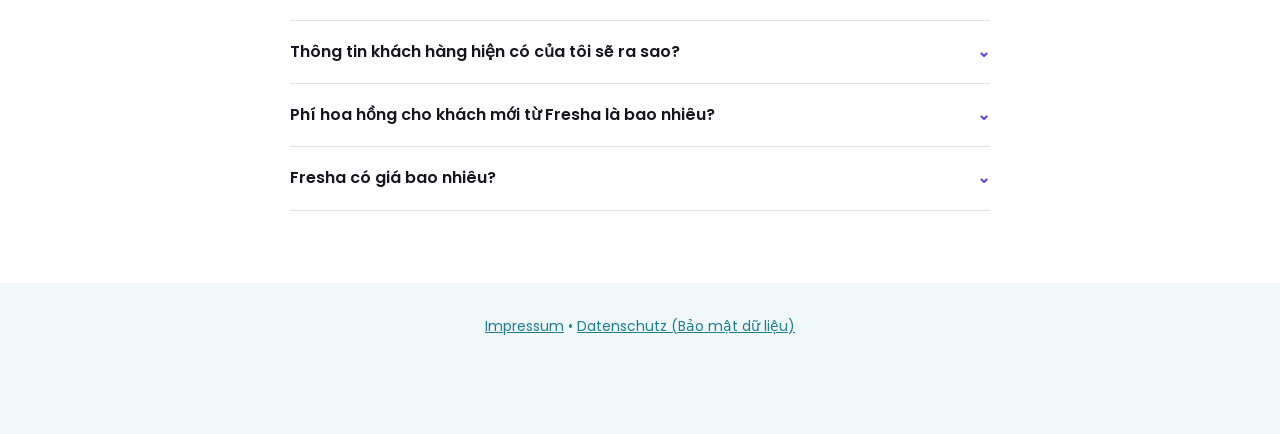
==== commit 17b9bd97: "Add files via upload" ====
--- a/index.html
+++ b/index.html
@@ -1,7 +1,6 @@
 <!DOCTYPE html>
 <html lang="vi">
 <head>
-<base target="_blank">
 <meta charset="utf-8">
 <meta name="viewport" content="width=device-width, initial-scale=1">
 <title>Long Le – Fresha: tư vấn miễn phí cho tiệm nail</title>
@@ -9,10 +8,10 @@
 <meta property="og:title" content="Long Le – Fresha: tư vấn miễn phí cho tiệm nail">
 <meta property="og:description" content="Nhiều lịch đặt hơn, ít khách bỏ hẹn hơn, quản lý tiệm ở một nơi.">
 <meta property="og:type" content="website">
-<meta property="og:image" content="https://longle-cmd.github.io/og-image.jpg">
+<meta property="og:image" content="https://longfresha.com/og-image.jpg">
 <meta property="og:image:width" content="1200">
 <meta property="og:image:height" content="630">
-<meta property="og:url" content="https://longle-cmd.github.io/">
+<meta property="og:url" content="https://longfresha.com/">
 <meta name="twitter:card" content="summary_large_image">
 <link rel="icon" href="data:image/svg+xml,%3Csvg xmlns='http://www.w3.org/2000/svg' viewBox='0 0 100 100'%3E%3Ctext y='.9em' font-size='90'%3E💅%3C/text%3E%3C/svg%3E">
 <link href="https://fonts.googleapis.com/css2?family=Poppins:wght@400;500;600;700&display=swap" rel="stylesheet">
@@ -125,8 +124,8 @@
 <div class="offer"><div class="w">
   <div class="big" aria-hidden="true">0%</div>
   <div>
-    <h2>0% phí hoa hồng cho khách hàng mới đến từ Fresha</h2>
-    <p>Khi khách hoàn toàn mới tìm thấy tiệm của anh/chị qua Fresha, anh/chị không phải trả phí hoa hồng cho lần đầu đó.</p>
+    <h2>0% phí hoa hồng cho khách hàng mới đến từ Fresha, tại Đức và Áo</h2>
+    <p>Tại Đức và Áo, khi khách hoàn toàn mới tìm thấy tiệm của anh/chị qua Fresha, anh/chị không phải trả phí hoa hồng cho lần đầu đó. Tại Thụy Sĩ, Fresha tính phí hoa hồng một lần là 20% cho mỗi khách hàng mới.</p>
     <small id="offernote"></small>
   </div>
 </div></div>
@@ -211,7 +210,7 @@
     <details><summary>Buổi tư vấn có miễn phí và không ràng buộc không?</summary><p>Có. Buổi tư vấn hoàn toàn miễn phí và không ràng buộc. Anh/chị không có nghĩa vụ phải đăng ký sau đó.</p></details>
     <details><summary>Buổi tư vấn riêng dành cho những tiệm nào?</summary><p>Dành cho tiệm nail, tiệm tóc, barbershop, spa và các studio làm đẹp khác tại Đức, Áo và Thụy Sĩ.</p></details>
     <details><summary>Thông tin khách hàng hiện có của tôi sẽ ra sao?</summary><p>Trong buổi tư vấn, chúng ta cùng xem anh/chị đang lưu thông tin khách ở đâu (sổ giấy, Excel hay phần mềm khác) và cách đưa sang Fresha.</p></details>
-    <details><summary>Phí hoa hồng cho khách mới từ Fresha là bao nhiêu?</summary><p>Với ưu đãi qua Long, phí hoa hồng cho khách hàng mới đến từ Fresha là 0%. Điều kiện áp dụng sẽ được nói rõ trong buổi tư vấn. Lưu ý: bảng giá công khai trên website Fresha có thể ghi mức phí khác khi không có ưu đãi này.</p></details>
+    <details><summary>Phí hoa hồng cho khách mới từ Fresha là bao nhiêu?</summary><p>Tại Đức và Áo, với ưu đãi qua Long, phí hoa hồng cho khách hàng mới đến từ Fresha là 0%. Tại Thụy Sĩ, Fresha tính phí hoa hồng một lần là 20% cho mỗi khách hàng mới. Điều kiện áp dụng sẽ được nói rõ trong buổi tư vấn. Lưu ý: bảng giá công khai trên website Fresha có thể ghi mức phí khác khi không có ưu đãi này.</p></details>
     <details><summary>Fresha có giá bao nhiêu?</summary><p>Chúng tôi sẽ cùng phân tích tiệm của anh/chị để đưa ra giải pháp may đo riêng. Mọi thứ minh bạch, không có phí ẩn. Anh/chị có thể xem bảng giá tại <a data-price href="#">fresha.com/vi/pricing</a>.</p></details>
   </div>
 </div></section>
@@ -244,11 +243,11 @@
   videoUrl: "",   // optional: YouTube-Embed, z. B. "https://www.youtube.com/embed/VIDEO_ID"
   bio: "Tôi hiểu một ngày ở tiệm bận rộn thế nào: tay đang làm khách, điện thoại thì reo, lịch hẹn lại ghi ở mấy chỗ khác nhau. Mỗi ngày tôi trò chuyện với chủ các tiệm nail, tiệm tóc, barbershop và spa, và tôi nghe những lo lắng này rất thường xuyên.",
   impressum: {
-    name:    "[Vor- und Nachname bzw. Firma]",
-    address: "[Straße und Hausnummer, PLZ Ort, Land]",
-    email:   "[E-Mail-Adresse]",
-    phone:   "[Telefonnummer]",
-    vat:     ""   // optional: USt-IdNr., z. B. "USt-IdNr.: DE123456789"
+    name:    "Fresha.com SV Ireland Ltd.",
+    address: "Block A, George's Quay Plaza, George's Quay, D02 E440, Dublin 2, Ireland",
+    reg:     "Eingetragen in Irland unter der Nummer 654648",
+    email:   "",   // WICHTIG: E-Mail-Adresse eintragen (in DE/AT Pflicht im Impressum)
+    phone:   ""    // optional
   },
   /* Echte Kundenstimmen (mit Erlaubnis!) hier eintragen und showTestimonials auf true setzen.
      Keine erfundenen Zitate veröffentlichen. */
@@ -271,8 +270,12 @@
 var I=CONFIG.impressum;
 document.getElementById('imp-name').textContent=I.name;
 document.getElementById('imp-addr').textContent=I.address;
-document.getElementById('imp-contact').textContent="E-Mail: "+I.email+" · Telefon: "+I.phone+" · WhatsApp: "+CONFIG.whatsappUrl;
-document.getElementById('imp-vat').textContent=I.vat;
+var parts=["Ansprechpartner: "+CONFIG.name];
+if(I.email)parts.push("E-Mail: "+I.email);
+if(I.phone)parts.push("Telefon: "+I.phone);
+parts.push("WhatsApp: "+CONFIG.whatsappUrl);
+document.getElementById('imp-contact').textContent=parts.join(" · ");
+document.getElementById('imp-vat').textContent=I.reg;
 document.getElementById('imp').addEventListener('click',function(e){
   e.preventDefault();var s=document.getElementById('impressum');s.hidden=false;s.scrollIntoView({behavior:'smooth'});
 });
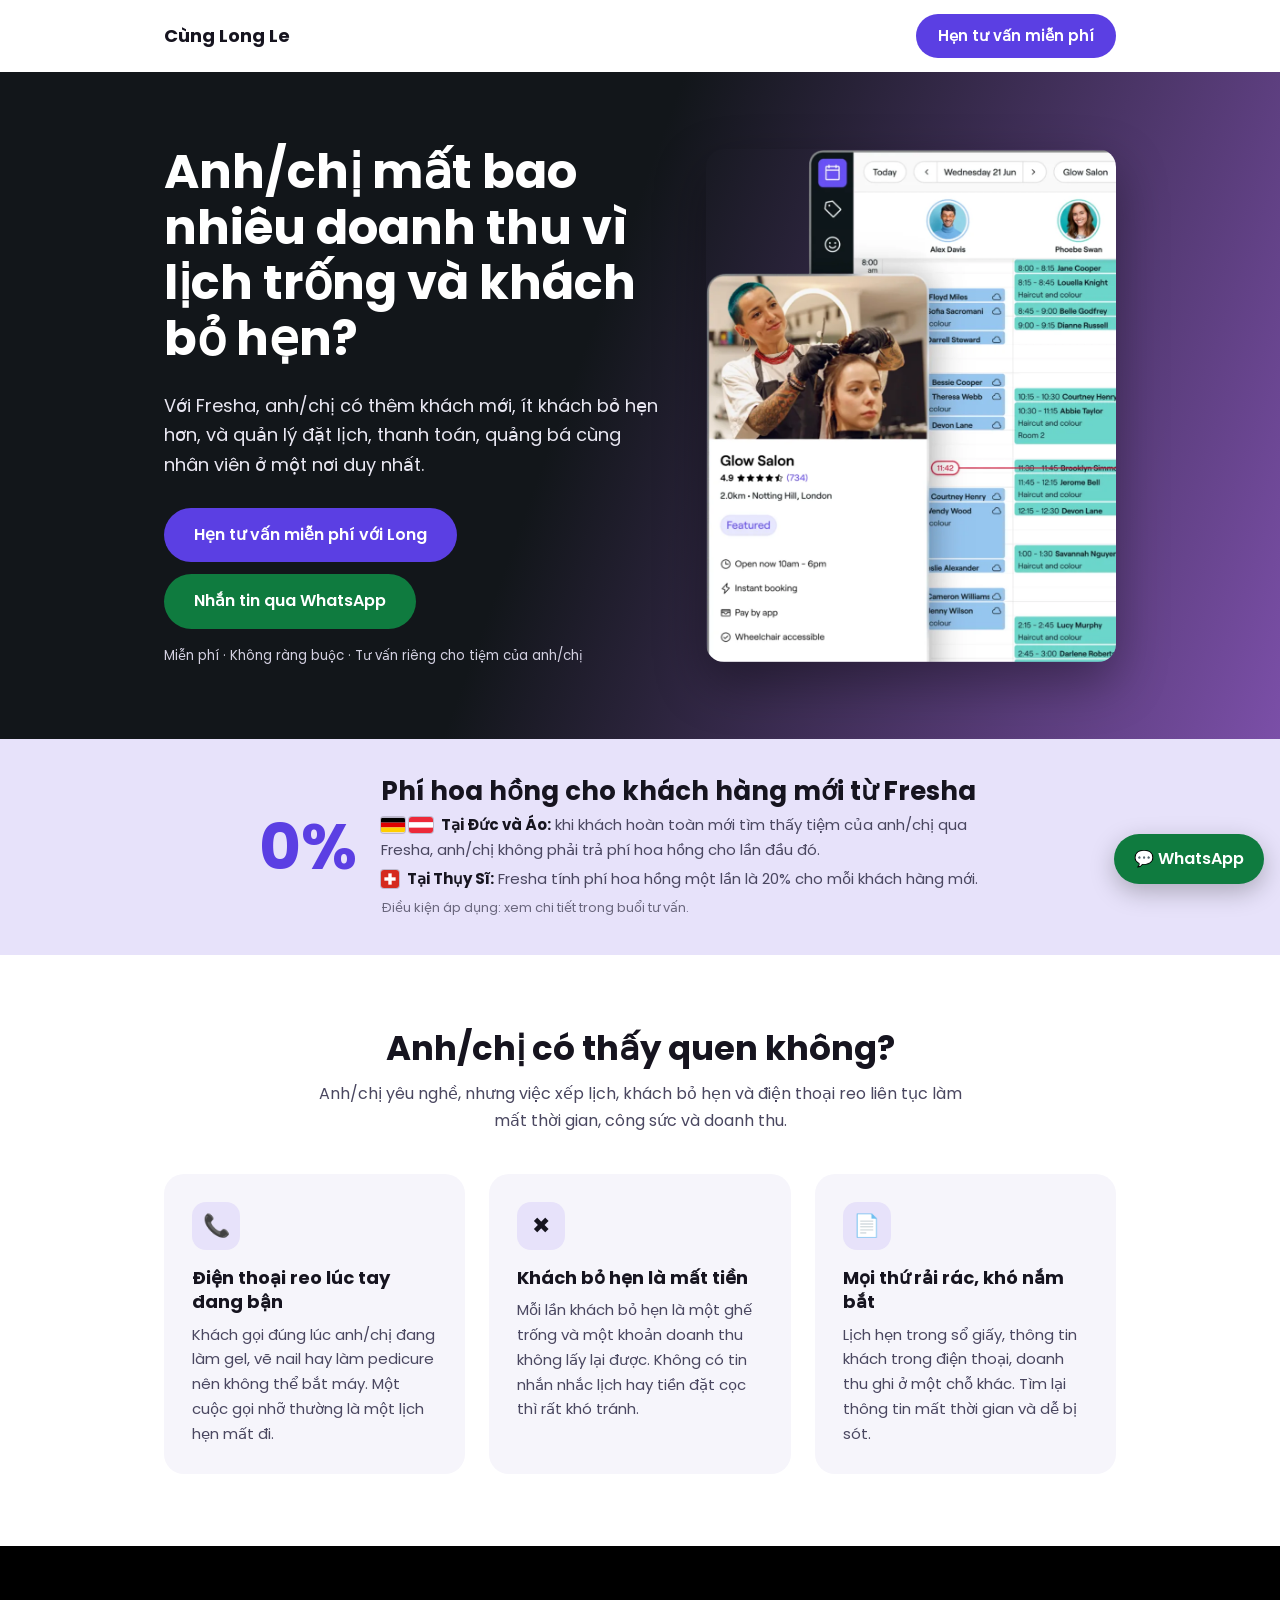
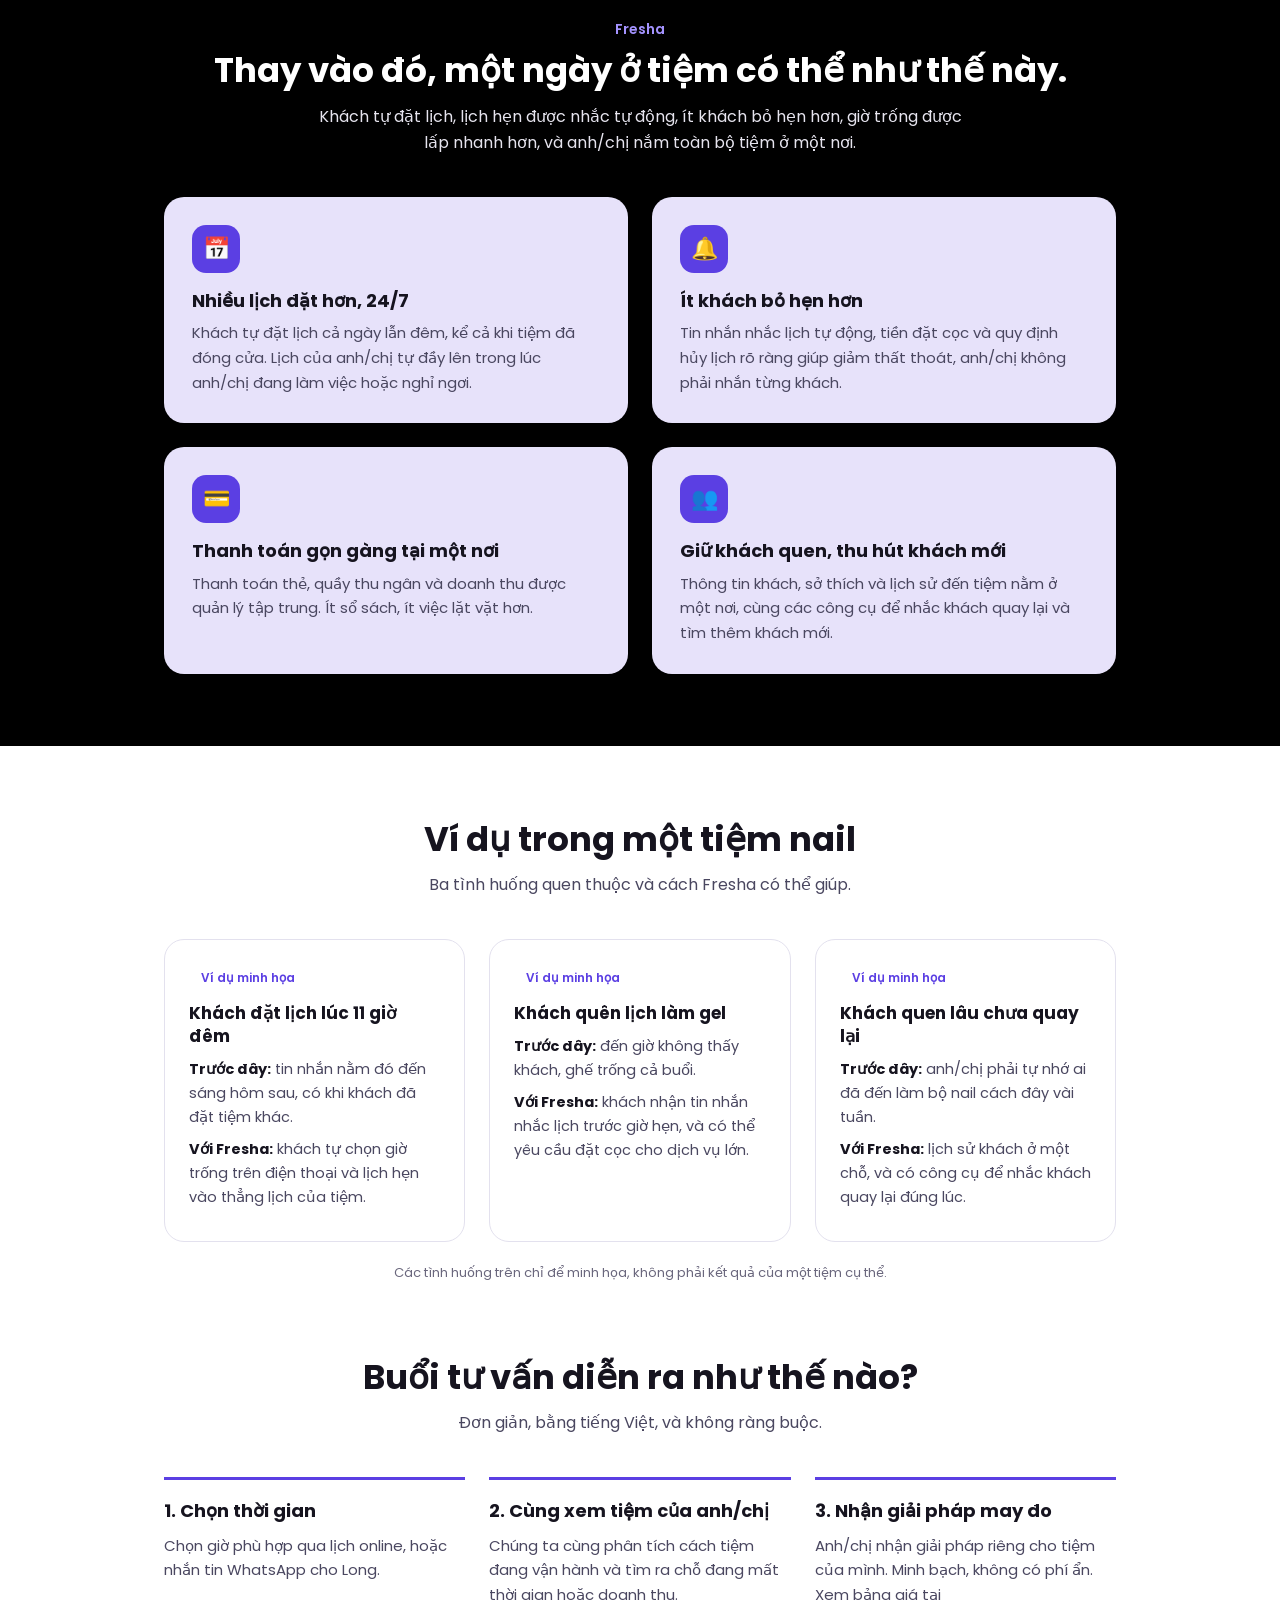
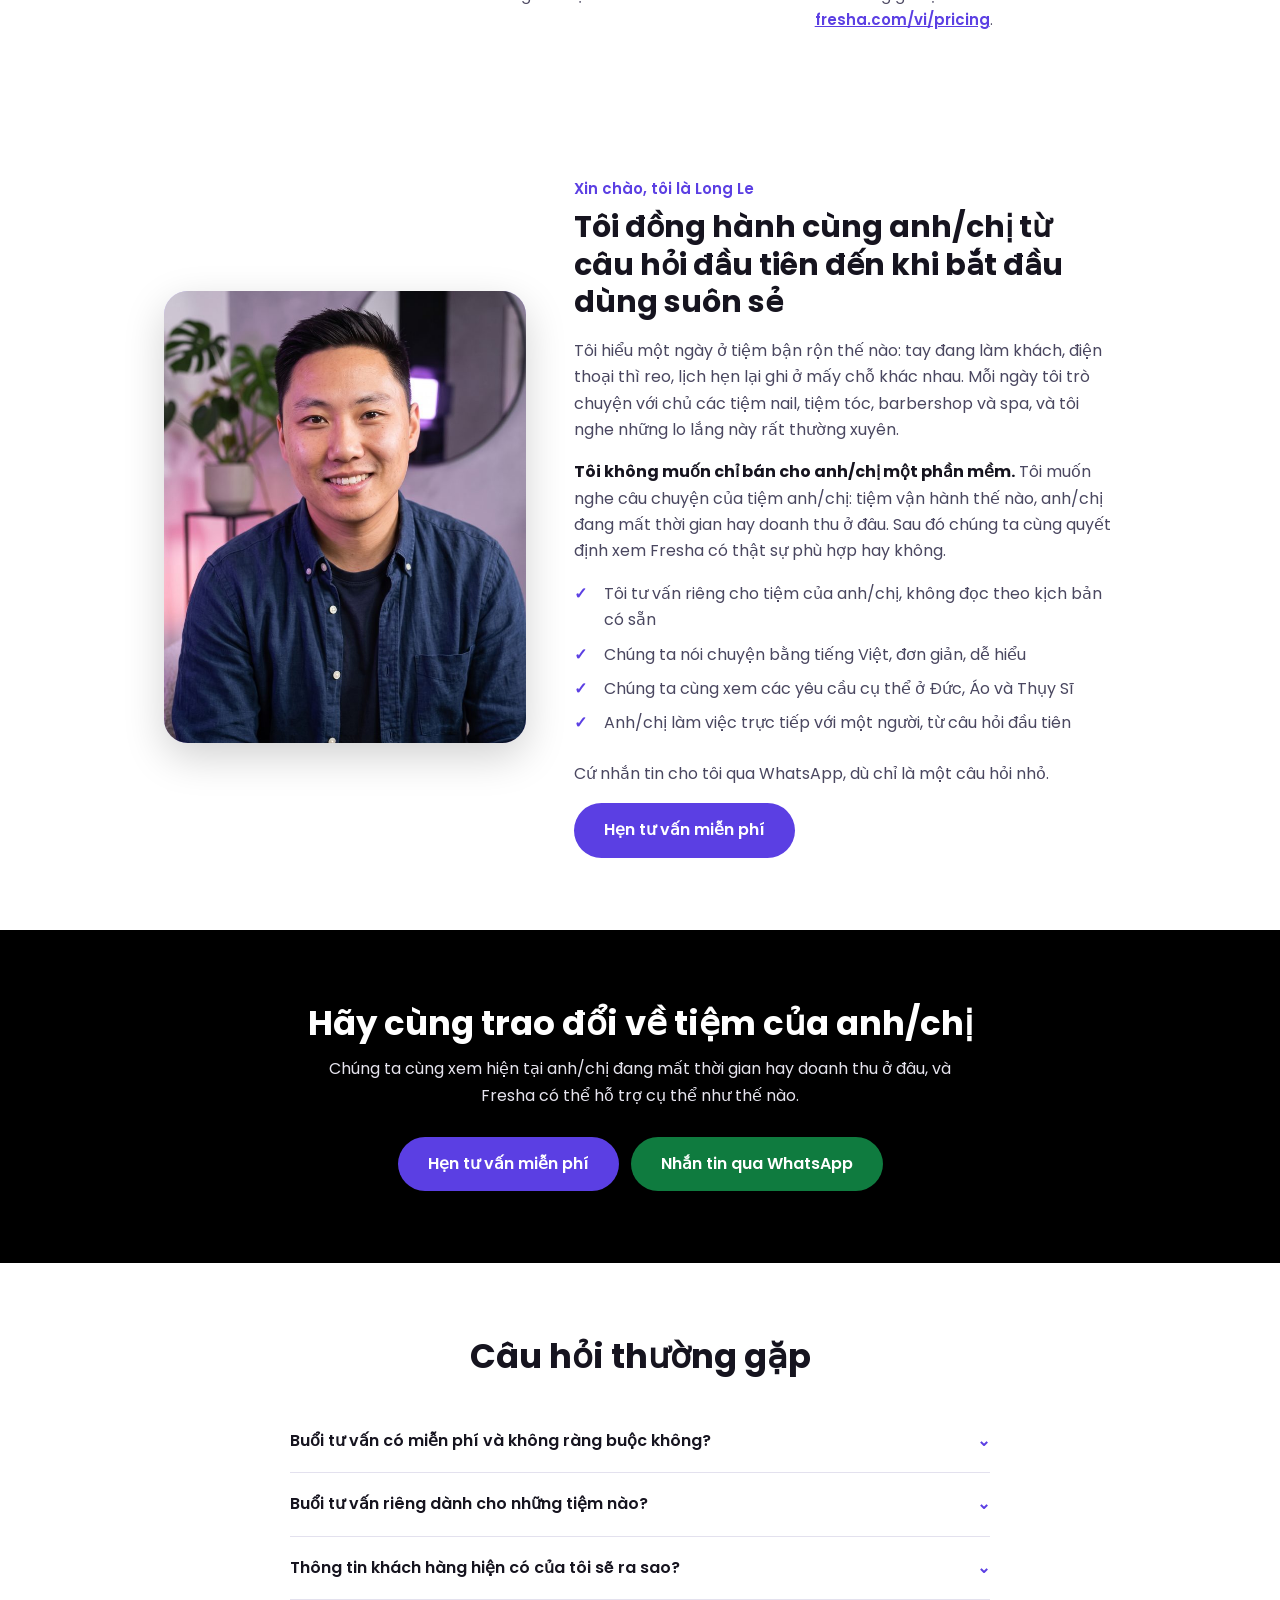
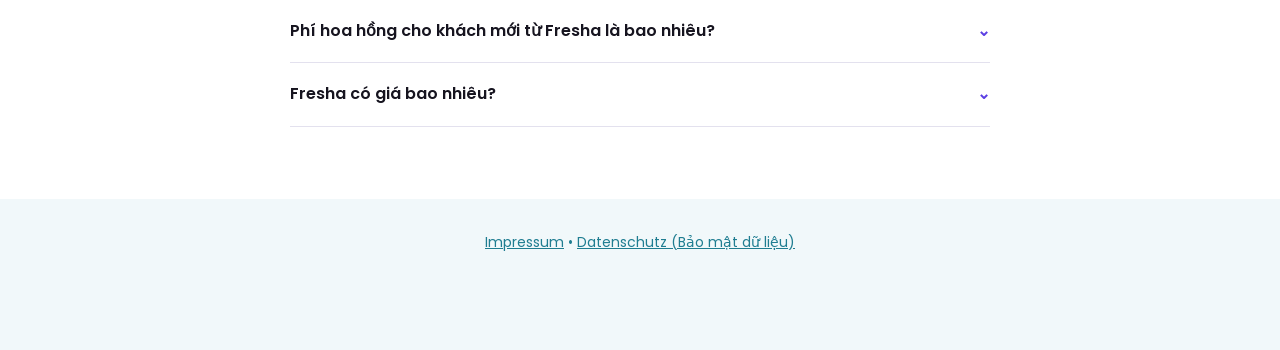
==== commit 95707a0f: "Add files via upload" ====
--- a/index.html
+++ b/index.html
@@ -93,7 +93,11 @@
 .offer .w{display:flex;align-items:center;justify-content:center;gap:24px;flex-wrap:wrap;text-align:left}
 .offer .big{font-size:clamp(44px,8vw,64px);font-weight:700;color:var(--p);line-height:1}
 .offer h2{text-align:left;font-size:clamp(20px,2.6vw,26px);margin:0 0 6px}
-.offer p{color:var(--mut);font-size:15px;max-width:560px}
+.flag{width:24px;height:16px;border-radius:3px;vertical-align:-3px;margin-right:4px;box-shadow:0 0 0 1px rgba(0,0,0,.18)}
+.flag.sq{width:18px;height:18px;vertical-align:-4px}
+.offer .w>div:last-child{flex:1 1 320px;max-width:640px}
+.offer p{color:var(--mut);font-size:15px;margin:4px 0}
+.offer p strong{color:var(--ink)}
 .offer small{display:block;margin-top:6px;color:#6a677d;font-size:13px}
 #impressum{background:#fff;border-top:1px solid #e3e1ee;padding:40px 0;font-size:14px;color:var(--mut)}
 #impressum h2{text-align:left;font-size:22px;color:var(--ink)}
@@ -122,10 +126,11 @@
 </div></div>
 
 <div class="offer"><div class="w">
-  <div class="big" aria-hidden="true">0%</div>
+  <div class="big">0%</div>
   <div>
-    <h2>0% phí hoa hồng cho khách hàng mới đến từ Fresha, tại Đức và Áo</h2>
-    <p>Tại Đức và Áo, khi khách hoàn toàn mới tìm thấy tiệm của anh/chị qua Fresha, anh/chị không phải trả phí hoa hồng cho lần đầu đó. Tại Thụy Sĩ, Fresha tính phí hoa hồng một lần là 20% cho mỗi khách hàng mới.</p>
+    <h2>Phí hoa hồng cho khách hàng mới từ Fresha</h2>
+    <p><svg class="flag" viewBox="0 0 5 3" aria-hidden="true"><rect width="5" height="1" fill="#000"/><rect y="1" width="5" height="1" fill="#D00"/><rect y="2" width="5" height="1" fill="#FFCE00"/></svg><svg class="flag" viewBox="0 0 9 6" aria-hidden="true"><rect width="9" height="2" fill="#ED2939"/><rect y="2" width="9" height="2" fill="#fff"/><rect y="4" width="9" height="2" fill="#ED2939"/></svg> <strong>Tại Đức và Áo:</strong> khi khách hoàn toàn mới tìm thấy tiệm của anh/chị qua Fresha, anh/chị không phải trả phí hoa hồng cho lần đầu đó.</p>
+    <p><svg class="flag sq" viewBox="0 0 32 32" aria-hidden="true"><rect width="32" height="32" fill="#D52B1E"/><rect x="13" y="6" width="6" height="20" fill="#fff"/><rect x="6" y="13" width="20" height="6" fill="#fff"/></svg> <strong>Tại Thụy Sĩ:</strong> Fresha tính phí hoa hồng một lần là 20% cho mỗi khách hàng mới.</p>
     <small id="offernote"></small>
   </div>
 </div></div>
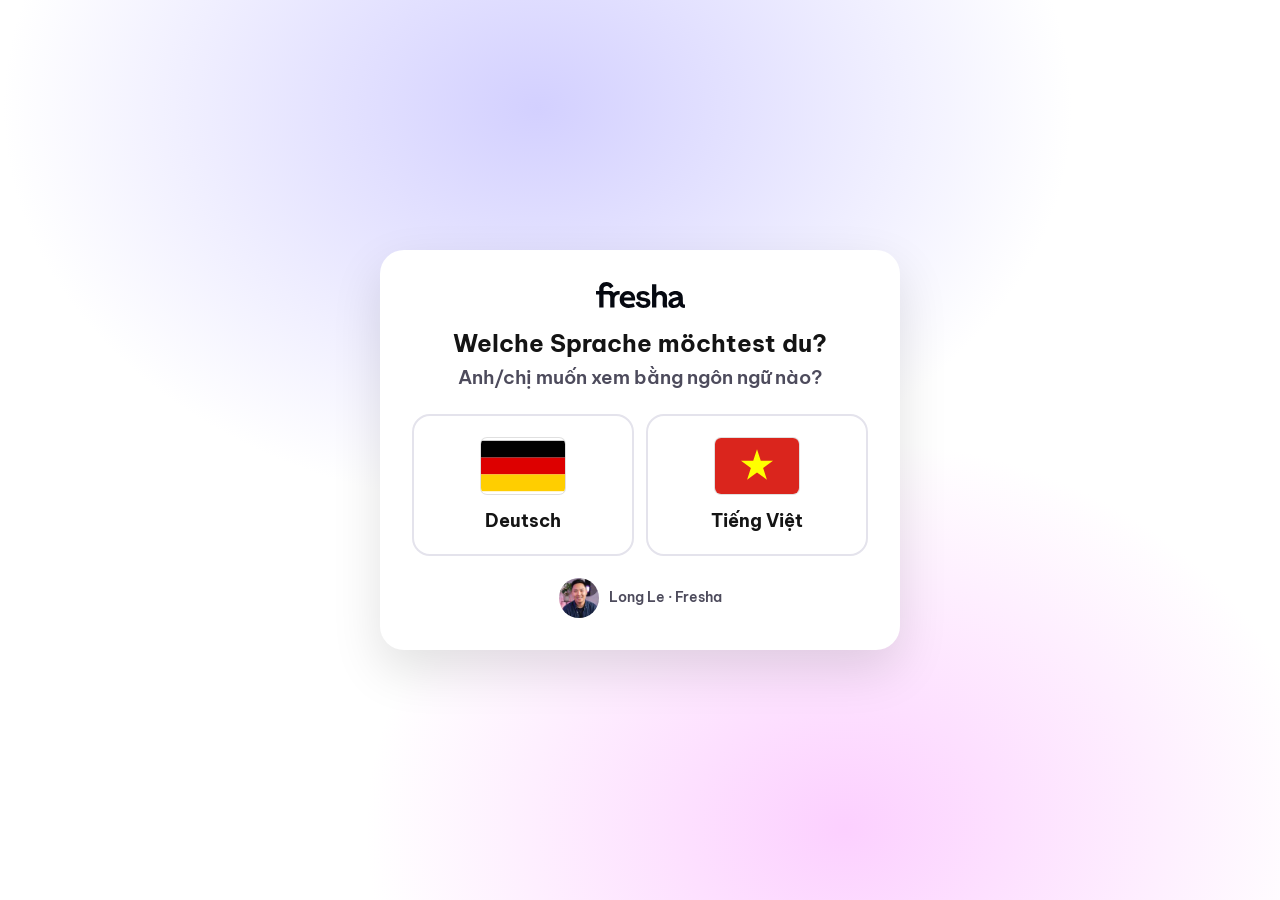
==== commit 00369e6d: "Add files via upload" ====
--- a/index.html
+++ b/index.html
@@ -2,170 +2,204 @@
 <html lang="vi">
 <head>
 <meta charset="utf-8">
-<meta name="viewport" content="width=device-width, initial-scale=1">
-<title>Long Le – Fresha: tư vấn miễn phí cho tiệm nail</title>
-<meta name="description" content="Tư vấn miễn phí bằng tiếng Việt về Fresha: nhiều lịch đặt hơn, ít khách bỏ hẹn hơn, quản lý tiệm nail ở một nơi. Đức, Áo, Thụy Sĩ.">
-<meta property="og:title" content="Long Le – Fresha: tư vấn miễn phí cho tiệm nail">
-<meta property="og:description" content="Nhiều lịch đặt hơn, ít khách bỏ hẹn hơn, quản lý tiệm ở một nơi.">
+<script>
+/* Sprache: ?lang= > gespeicherte Auswahl > Auswahlbildschirm beim ersten Besuch. Bots sehen direkt die Seite, damit sie indexiert wird. */
+(function () {
+  var q = new URLSearchParams(location.search), l = q.get("lang"), s = null;
+  try {
+    if (l === "vi" || l === "de") localStorage.setItem("lang", l);
+    s = localStorage.getItem("lang");
+  } catch (e) {}
+  if (/bot|crawl|spider|slurp|facebookexternalhit|whatsapp|preview/i.test(navigator.userAgent)) return;
+  var d = l === "vi" || l === "de" ? l : s;
+  if (!d) { document.documentElement.className = "choose"; return; }
+  if (d !== "de") return;
+  q.delete("lang");
+  var rest = q.toString();
+  location.replace("de/" + (rest ? "?" + rest : "") + location.hash);
+})();
+</script>
+<meta name="viewport" content="width=device-width, initial-scale=1, viewport-fit=cover">
+<title>Phần mềm đặt lịch cho tiệm nail ở Đức, Áo, Thụy Sĩ | Long Le – Fresha</title>
+<meta name="description" content="Tư vấn miễn phí bằng tiếng Việt: khách đặt lịch online 24/7, ít khách bỏ hẹn hơn, quản lý tiệm nail ở một nơi với Fresha. Tại Đức và Áo 0% hoa hồng cho khách mới qua Marketplace.">
+<link rel="canonical" href="https://longfresha.com/">
+<link rel="alternate" hreflang="vi" href="https://longfresha.com/">
+<link rel="alternate" hreflang="de" href="https://longfresha.com/de/">
+<link rel="alternate" hreflang="x-default" href="https://longfresha.com/">
+<meta name="theme-color" content="#ffffff">
+<meta property="og:title" content="Nhiều lịch đặt hơn, ít khách bỏ hẹn hơn – tư vấn miễn phí cho tiệm nail">
+<meta property="og:description" content="Long Le tư vấn bằng tiếng Việt về Fresha cho tiệm nail và làm đẹp ở Đức, Áo, Thụy Sĩ.">
 <meta property="og:type" content="website">
+<meta property="og:locale" content="vi_VN">
+<meta property="og:locale:alternate" content="de_DE">
+<meta property="og:url" content="https://longfresha.com/">
 <meta property="og:image" content="https://longfresha.com/og-image.jpg">
 <meta property="og:image:width" content="1200">
 <meta property="og:image:height" content="630">
-<meta property="og:url" content="https://longfresha.com/">
+<meta property="og:image:alt" content="Long Le – Fresha: tư vấn miễn phí cho tiệm nail">
 <meta name="twitter:card" content="summary_large_image">
-<link rel="icon" href="data:image/svg+xml,%3Csvg xmlns='http://www.w3.org/2000/svg' viewBox='0 0 100 100'%3E%3Ctext y='.9em' font-size='90'%3E💅%3C/text%3E%3C/svg%3E">
-<link href="https://fonts.googleapis.com/css2?family=Poppins:wght@400;500;600;700&display=swap" rel="stylesheet">
-<style>
-:root{--p:#5b3fe3;--ink:#16141f;--mut:#4a4760;--soft:#f6f5fb;--lil:#e7e2fa;--wa:#0f7b3f}
-*{box-sizing:border-box;margin:0}
-[hidden]{display:none!important}
-body{font-family:Poppins,Arial,sans-serif;color:var(--ink);line-height:1.65;background:#fff}
-.w{max-width:1000px;margin:0 auto;padding:0 24px}
-a{color:inherit}
-.btn{display:inline-block;background:var(--p);color:#fff;text-decoration:none;font-weight:600;border-radius:999px;padding:14px 30px;text-align:center}
-.btn:hover{filter:brightness(.92)}
-.btn:focus-visible,summary:focus-visible,.fab:focus-visible{outline:3px solid #b9a9ff;outline-offset:3px}
-.btn.wa,.fab{background:var(--wa)}
-.btns{display:flex;flex-wrap:wrap;gap:12px}
-header{height:72px;display:flex;align-items:center}
-header .w{display:flex;justify-content:space-between;align-items:center;width:100%;gap:12px}
-header b{font-size:18px}
-header .btn{padding:10px 22px;font-size:15px}
-.hero{background:linear-gradient(110deg,#12161a 45%,#7b4fa8 100%);color:#fff;padding:72px 0}
-.hero .w{display:grid;grid-template-columns:1.1fr .9fr;gap:40px;align-items:center}
-h1{font-size:clamp(30px,4.6vw,48px);line-height:1.16;font-weight:700;margin-bottom:24px}
-.hero p{font-size:18px;color:#e9e7f2;margin-bottom:28px}
-.hero small{display:block;margin-top:16px;color:#d4d1e2}
-.mockimg{width:100%;height:auto;display:block;border-radius:18px;box-shadow:0 20px 50px rgba(0,0,0,.35)}
-section{padding:72px 0}
-h2{font-size:clamp(25px,3.4vw,34px);font-weight:700;text-align:center;margin-bottom:12px;line-height:1.25}
-.sub{text-align:center;color:var(--mut);max-width:660px;margin:0 auto 40px}
-.g3{display:grid;grid-template-columns:repeat(3,1fr);gap:24px}
-.g2{display:grid;grid-template-columns:repeat(2,1fr);gap:24px}
-.card{background:var(--soft);border-radius:20px;padding:28px}
-.card h3{font-size:18px;margin:16px 0 8px;line-height:1.35}
-.card p{color:var(--mut);font-size:15px}
-.ic{width:48px;height:48px;border-radius:14px;background:var(--lil);display:grid;place-items:center;font-size:22px}
-.dark{background:#000;color:#fff}
-.dark .sub{color:#e6e4ee}
-.dark .lab{display:block;text-align:center;color:#a493ff;font-weight:600;font-size:14px;margin-bottom:8px}
-.dark .card{background:var(--lil);color:var(--ink)}
-.dark .ic{background:var(--p)}
-.tag{display:inline-block;font-size:12px;font-weight:600;color:var(--p);background:#fff;border-radius:999px;padding:2px 12px}
-.sc{background:#fff;border:1px solid #e3e1ee;border-radius:20px;padding:24px}
-.sc h3{font-size:17px;margin:12px 0 10px;line-height:1.35}
-.sc p{font-size:14.5px;color:var(--mut);margin-bottom:8px}
-.sc p b{color:var(--ink)}
-.note{text-align:center;font-size:13px;color:#6a677d;margin-top:20px}
-.steps{display:grid;grid-template-columns:repeat(3,1fr);gap:24px;counter-reset:s}
-.step{border-top:3px solid var(--p);padding-top:16px;counter-increment:s}
-.step h3{font-size:18px;margin-bottom:8px}
-.step h3:before{content:counter(s) ". "}
-.step p{color:var(--mut);font-size:15px}
-.step a{color:var(--p);font-weight:600}
-.about .w{display:grid;grid-template-columns:.8fr 1.2fr;gap:48px;align-items:center}
-.photo{aspect-ratio:4/5;border-radius:24px;overflow:hidden;box-shadow:0 14px 40px rgba(0,0,0,.18);background:#cbbfff}
-.photo img{width:100%;height:100%;object-fit:cover;display:block}
-.hi{color:var(--p);font-weight:600;font-size:15px;margin-bottom:8px}
-.about h2{text-align:left;font-size:clamp(23px,3vw,30px)}
-.about p{color:var(--mut);margin:16px 0}
-.about p strong{color:var(--ink)}
-.ck{list-style:none;padding:0;margin:16px 0 24px}
-.ck li{padding-left:30px;position:relative;margin-bottom:8px;color:var(--mut)}
-.ck li:before{content:"✓";position:absolute;left:0;color:var(--p);font-weight:700}
-.vid{max-width:720px;margin:40px auto 0;aspect-ratio:16/9;border-radius:20px;overflow:hidden;background:#000}
-.vid iframe{width:100%;height:100%;border:0}
-.quote{background:var(--soft);border-radius:20px;padding:28px}
-.quote p{font-size:16px;color:var(--ink)}
-.quote small{display:block;margin-top:12px;color:var(--mut)}
-.cta{text-align:center}
-.cta .sub{margin-bottom:28px}
-.cta .btns{justify-content:center}
-.faq{max-width:700px;margin:0 auto}
-details{border-bottom:1px solid #e3e1ee;padding:18px 0}
-summary{font-weight:600;cursor:pointer;list-style:none;display:flex;justify-content:space-between;gap:16px}
-summary::-webkit-details-marker{display:none}
-summary:after{content:"⌄";color:var(--p)}
-details[open] summary:after{content:"⌃"}
-details p{color:var(--mut);margin-top:10px;font-size:15px}
-details a{color:var(--p);font-weight:600}
-.offer{background:var(--lil);padding:36px 0}
-.offer .w{display:flex;align-items:center;justify-content:center;gap:24px;flex-wrap:wrap;text-align:left}
-.offer .big{font-size:clamp(44px,8vw,64px);font-weight:700;color:var(--p);line-height:1}
-.offer h2{text-align:left;font-size:clamp(20px,2.6vw,26px);margin:0 0 6px}
-.flag{width:24px;height:16px;border-radius:3px;vertical-align:-3px;margin-right:4px;box-shadow:0 0 0 1px rgba(0,0,0,.18)}
-.flag.sq{width:18px;height:18px;vertical-align:-4px}
-.offer .w>div:last-child{flex:1 1 320px;max-width:640px}
-.offer p{color:var(--mut);font-size:15px;margin:4px 0}
-.offer p strong{color:var(--ink)}
-.offer small{display:block;margin-top:6px;color:#6a677d;font-size:13px}
-#impressum{background:#fff;border-top:1px solid #e3e1ee;padding:40px 0;font-size:14px;color:var(--mut)}
-#impressum h2{text-align:left;font-size:22px;color:var(--ink)}
-#impressum p{margin:8px 0}
-footer{background:#f1f8fa;text-align:center;padding:32px 24px 96px;color:#1f7d91;font-size:14px}
-footer a{color:#1f7d91}
-.fab{position:fixed;right:16px;bottom:calc(16px + env(safe-area-inset-bottom,0px));color:#fff;text-decoration:none;font-weight:600;border-radius:999px;padding:12px 20px;box-shadow:0 8px 24px rgba(0,0,0,.25);z-index:9}
-@media(max-width:800px){.hero .w,.about .w,.g3,.g2,.steps{grid-template-columns:1fr}.hero{padding:48px 0}section{padding:48px 0}.about .photo{max-width:320px}}
-</style>
+<meta name="twitter:image" content="https://longfresha.com/og-image.jpg">
+<link rel="icon" href="data:image/svg+xml,%3Csvg xmlns='http://www.w3.org/2000/svg' viewBox='0 0 32 32'%3E%3Ccircle cx='16' cy='16' r='16' fill='%236950f3'/%3E%3Cpath d='M12 8v16h9' fill='none' stroke='%23fff' stroke-width='3.5'/%3E%3C/svg%3E">
+<link rel="preload" href="fonts/be-vietnam-pro-vietnamese-400.woff2" as="font" type="font/woff2" crossorigin>
+<link rel="preload" href="fonts/be-vietnam-pro-vietnamese-700.woff2" as="font" type="font/woff2" crossorigin>
+<link rel="stylesheet" href="styles.css?v=16">
+<script type="application/ld+json">
+{"@context":"https://schema.org","@graph":[
+{"@type":"Person","name":"Long Le","url":"https://longfresha.com/","image":"https://longfresha.com/img/long-le.jpg","jobTitle":"Business Development Manager","worksFor":{"@type":"Organization","name":"Fresha","url":"https://www.fresha.com"},"knowsLanguage":["vi","de"],"sameAs":["https://www.instagram.com/long.fresha/","https://www.facebook.com/profile.php?id=61595616761619","https://www.facebook.com/profile.php?id=61596003444751"]},
+{"@type":"FAQPage","mainEntity":[
+{"@type":"Question","name":"Buổi tư vấn có miễn phí và không ràng buộc không?","acceptedAnswer":{"@type":"Answer","text":"Có. Buổi tư vấn hoàn toàn miễn phí và không ràng buộc."}},
+{"@type":"Question","name":"Tiệm đang dùng nền tảng khác, có phải bỏ ngay không?","acceptedAnswer":{"@type":"Answer","text":"Không. Lúc đầu anh/chị có thể dùng song song, rồi chuyển dần khách quen sang đặt lịch trực tiếp với tiệm."}},
+{"@type":"Question","name":"Phí hoa hồng cho khách mới từ Fresha là bao nhiêu?","acceptedAnswer":{"@type":"Answer","text":"Tại Đức và Áo là 0% cho khách mới qua Fresha Marketplace. Tại Thụy Sĩ, Fresha tính một lần 20% cho mỗi khách mới qua Marketplace. Khách quen không bao giờ mất phí."}},
+{"@type":"Question","name":"Fresha có giá bao nhiêu?","acceptedAnswer":{"@type":"Answer","text":"Từ 12,95 € mỗi tháng cho người làm một mình, hoặc 8,95 € mỗi nhân viên nhận lịch mỗi tháng, chưa gồm VAT, không ràng buộc thời hạn."}}
+]}]}
+</script>
 </head>
 <body>
-
-<header><div class="w"><b>Cùng <span data-k="name"></span></b><a class="btn" data-book href="#">Hẹn tư vấn miễn phí</a></div></header>
-
+<div class="gate" role="dialog" aria-modal="true" aria-labelledby="gate-t" tabindex="-1">
+  <div class="gatebox">
+    <img class="gatelogo" src="img/fresha-logo.svg" alt="Fresha" width="89" height="26">
+    <p class="gatet" id="gate-t"><span lang="de">Welche Sprache möchtest du?</span> <span lang="vi">Anh/chị muốn xem bằng ngôn ngữ nào?</span></p>
+    <div class="gateopts">
+      <a class="gateopt" data-lang="de" href="de/" hreflang="de" lang="de"><svg class="gflag" viewBox="0 0 5 3" aria-hidden="true"><rect width="5" height="1" fill="#000"/><rect y="1" width="5" height="1" fill="#D00"/><rect y="2" width="5" height="1" fill="#FFCE00"/></svg><span>Deutsch</span></a>
+      <a class="gateopt" data-lang="vi" href="?lang=vi" hreflang="vi" lang="vi"><svg class="gflag" viewBox="0 0 30 20" aria-hidden="true"><rect width="30" height="20" fill="#DA251D"/><path fill="#FF0" d="M15 4l1.35 4.15h4.37l-3.53 2.57 1.35 4.15L15 12.3l-3.54 2.57 1.35-4.15-3.53-2.57h4.37z"/></svg><span>Tiếng Việt</span></a>
+    </div>
+    <div class="gateme"><img src="img/long-le-96.jpg" width="40" height="40" alt=""><span>Long Le · Fresha</span></div>
+  </div>
+</div>
+<svg width="0" height="0" style="position:absolute" aria-hidden="true"><defs>
+<symbol id="i-phone" viewBox="0 0 24 24"><path d="M22 16.9v3a2 2 0 0 1-2.2 2 19.8 19.8 0 0 1-8.6-3.1 19.5 19.5 0 0 1-6-6A19.8 19.8 0 0 1 2.1 4.2 2 2 0 0 1 4.1 2h3a2 2 0 0 1 2 1.7c.1 1 .4 1.9.7 2.8a2 2 0 0 1-.5 2.1L8.1 9.9a16 16 0 0 0 6 6l1.3-1.2a2 2 0 0 1 2.1-.5c.9.3 1.8.6 2.8.7a2 2 0 0 1 1.7 2z"/></symbol>
+<symbol id="i-calx" viewBox="0 0 24 24"><rect x="3" y="4" width="18" height="18" rx="2"/><path d="M16 2v4M8 2v4M3 10h18M10 14l4 4M14 14l-4 4"/></symbol>
+<symbol id="i-file" viewBox="0 0 24 24"><path d="M14 2H6a2 2 0 0 0-2 2v16a2 2 0 0 0 2 2h12a2 2 0 0 0 2-2V8z"/><path d="M14 2v6h6M8 13h8M8 17h5"/></symbol>
+<symbol id="i-cal" viewBox="0 0 24 24"><rect x="3" y="4" width="18" height="18" rx="2"/><path d="M16 2v4M8 2v4M3 10h18M9 16l2 2 4-4"/></symbol>
+<symbol id="i-bell" viewBox="0 0 24 24"><path d="M6 8a6 6 0 0 1 12 0c0 7 3 9 3 9H3s3-2 3-9"/><path d="M10.3 21a2 2 0 0 0 3.4 0"/></symbol>
+<symbol id="i-card" viewBox="0 0 24 24"><rect x="2" y="5" width="20" height="14" rx="2"/><path d="M2 10h20"/></symbol>
+<symbol id="i-users" viewBox="0 0 24 24"><path d="M16 21v-2a4 4 0 0 0-4-4H6a4 4 0 0 0-4 4v2"/><circle cx="9" cy="7" r="4"/><path d="M22 21v-2a4 4 0 0 0-3-3.9M16 3.1a4 4 0 0 1 0 7.8"/></symbol>
+<symbol id="i-layers" viewBox="0 0 24 24"><path d="M12 2 2 7l10 5 10-5z"/><path d="M2 17l10 5 10-5M2 12l10 5 10-5"/></symbol>
+<symbol id="i-mobile" viewBox="0 0 24 24"><rect x="5" y="2" width="14" height="20" rx="2"/><path d="M12 18h.01"/></symbol>
+<symbol id="i-import" viewBox="0 0 24 24"><path d="M21 15v4a2 2 0 0 1-2 2H5a2 2 0 0 1-2-2v-4M7 10l5 5 5-5M12 15V3"/></symbol>
+</defs></svg>
+
+<header><div class="w">
+  <a class="brand" href="#top" aria-label="Fresha – Long Le"><img src="img/fresha-logo.svg" alt="Fresha" width="89" height="26"><span>Long Le</span></a>
+  <div class="hr"><a class="lang" data-lang="de" href="de/" hreflang="de" lang="de" aria-label="Deutsche Version"><span class="l">Deutsch</span><span class="s">DE</span></a>
+  <a class="btn" data-book href="https://meetings.hubspot.com/le-long?uuid=818438af-adc6-4ccb-84fc-bb6d62b44fd2">Hẹn tư vấn miễn phí</a></div>
+</div></header>
+
+<main id="top">
 <div class="hero"><div class="w">
-  <div>
-    <h1>Anh/chị mất bao nhiêu doanh thu vì lịch trống và khách bỏ hẹn?</h1>
-    <p>Với Fresha, anh/chị có thêm khách mới, ít khách bỏ hẹn hơn, và quản lý đặt lịch, thanh toán, quảng bá cùng nhân viên ở một nơi duy nhất.</p>
-    <div class="btns">
-      <a class="btn" data-book href="#">Hẹn tư vấn miễn phí với <span data-k="first"></span></a>
-      <a class="btn wa" data-wa href="#">Nhắn tin qua WhatsApp</a>
-    </div>
-    <small>Miễn phí · Không ràng buộc · Tư vấn riêng cho tiệm của anh/chị</small>
-  </div>
-  <img class="mockimg" alt="Lịch hẹn và trang đặt lịch online của Fresha" src="[data-uri]">
+  <div class="hh"><h1>Anh/chị mất bao nhiêu doanh thu vì khách bỏ hẹn và tiền hoa hồng?</h1><p class="live" id="live"><i aria-hidden="true"></i><span><b id="liveN"></b> lịch hẹn đã đặt hôm nay · theo fresha.com</span></p></div>
+  <div class="hc" id="rechner">
+    <div class="tabs" role="tablist" aria-label="Máy tính">
+      <button type="button" role="tab" id="tab-pv" data-tab="pv" aria-controls="panel-pv" aria-selected="true">Tiền hoa hồng</button>
+      <button type="button" role="tab" id="tab-ns" data-tab="ns" aria-controls="panel-ns" aria-selected="false" tabindex="-1">Khách bỏ hẹn</button>
+    </div>
+    <div class="tp" role="tabpanel" id="panel-pv" aria-labelledby="tab-pv">
+      <label for="pN">Khách mới mỗi tháng <output id="poN">10</output><input type="range" id="pN" min="0" max="50" value="10"></label>
+      <label for="pB">Giá trị lịch hẹn đầu <output id="poB">45 €</output><input type="range" id="pB" min="15" max="120" step="5" value="45"></label>
+      <label for="pR">Mức hoa hồng nền tảng <output id="poR">35 %</output><input type="range" id="pR" min="0" max="50" value="35"></label>
+      <div class="res">
+        <div class="vs"><div class="num"><small>Tiệm trả khoảng</small><b id="pV">1.890 €</b><small>mỗi năm</small></div>
+          <div class="zero"><small>Với Fresha</small><b>0%</b><small>hoa hồng tại Đức và Áo</small></div></div>
+        <p>Cho khách mới qua Marketplace; Thụy Sĩ một lần 20%. Mức phí chỉ là ví dụ, con số thật nằm trên bảng kê. Chưa gồm phí gói tháng và phí thanh toán.</p>
+        <div class="acts"><a class="btn wa" id="pW" data-wa href="https://wa.me/4915256215736">Gửi qua WhatsApp</a>
+          <a class="btn ms" id="pM" data-ms href="https://m.me/61595616761619">Gửi qua Messenger</a>
+        </div>
+      </div>
+    </div>
+    <div class="tp off" role="tabpanel" id="panel-ns" aria-labelledby="tab-ns">
+      <label for="cN">Khách bỏ hẹn mỗi tuần <output id="oN">2</output><input type="range" id="cN" min="0" max="10" value="2"></label>
+      <label for="cP">Giá trung bình mỗi lịch <output id="oP">45 €</output><input type="range" id="cP" min="15" max="120" step="5" value="45"></label>
+      <div class="res">
+        <div class="num"><small>Tiệm mất khoảng</small><b id="cR">4.680 €</b><small>mỗi năm</small></div>
+        <p>Theo Fresha, có thể giảm tới 89% lịch bị bỏ khi có đặt cọc (trung bình toàn cầu).</p>
+        <div class="acts"><a class="btn wa" id="cW" data-wa href="https://wa.me/4915256215736">Gửi qua WhatsApp</a>
+          <a class="btn ms" id="cM" data-ms href="https://m.me/61595616761619">Gửi qua Messenger</a>
+        </div>
+      </div>
+    </div>
+  </div>
+  <div class="hb">
+    <p>Với Fresha, khách đặt lịch online 24/7, tự động được nhắc lịch, và anh/chị quản lý đặt lịch, thanh toán, quảng bá cùng nhân viên ở một nơi duy nhất.</p>
+    <div class="btns hrow"><a class="btn" data-book href="https://meetings.hubspot.com/le-long?uuid=818438af-adc6-4ccb-84fc-bb6d62b44fd2">Hẹn 30 phút tư vấn miễn phí</a>
+    <div class="me"><img src="img/long-le-96.jpg" width="46" height="46" alt=""><span><b>Long Le</b>Tư vấn bằng tiếng Việt</span></div></div>
+    <small>Cho tiệm nail ở Đức, Áo, Thụy Sĩ · Miễn phí · Không ràng buộc · Bằng tiếng Việt</small>
+  </div>
+</div></div>
+
+<div class="proof"><div class="w">
+  <div><b>120.000+</b><span>đối tác trên thế giới</span></div>
+  <div><b>120+</b><span>quốc gia</span></div>
+  <div><b>1 tỷ+</b><span>lịch hẹn đã đặt</span></div>
+  <div><b>25 triệu+</b><span>khách trên Marketplace</span></div>
+  <small>Số liệu theo Fresha, toàn cầu.</small>
 </div></div>
 
 <div class="offer"><div class="w">
   <div class="big">0%</div>
-  <div>
-    <h2>Phí hoa hồng cho khách hàng mới từ Fresha</h2>
-    <p><svg class="flag" viewBox="0 0 5 3" aria-hidden="true"><rect width="5" height="1" fill="#000"/><rect y="1" width="5" height="1" fill="#D00"/><rect y="2" width="5" height="1" fill="#FFCE00"/></svg><svg class="flag" viewBox="0 0 9 6" aria-hidden="true"><rect width="9" height="2" fill="#ED2939"/><rect y="2" width="9" height="2" fill="#fff"/><rect y="4" width="9" height="2" fill="#ED2939"/></svg> <strong>Tại Đức và Áo:</strong> khi khách hoàn toàn mới tìm thấy tiệm của anh/chị qua Fresha, anh/chị không phải trả phí hoa hồng cho lần đầu đó.</p>
-    <p><svg class="flag sq" viewBox="0 0 32 32" aria-hidden="true"><rect width="32" height="32" fill="#D52B1E"/><rect x="13" y="6" width="6" height="20" fill="#fff"/><rect x="6" y="13" width="20" height="6" fill="#fff"/></svg> <strong>Tại Thụy Sĩ:</strong> Fresha tính phí hoa hồng một lần là 20% cho mỗi khách hàng mới.</p>
-    <small id="offernote"></small>
-  </div>
-</div></div>
-
-<section><div class="w">
-  <h2>Anh/chị có thấy quen không?</h2>
-  <p class="sub">Anh/chị yêu nghề, nhưng việc xếp lịch, khách bỏ hẹn và điện thoại reo liên tục làm mất thời gian, công sức và doanh thu.</p>
-  <div class="g3">
-    <div class="card"><div class="ic">📞</div><h3>Điện thoại reo lúc tay đang bận</h3><p>Khách gọi đúng lúc anh/chị đang làm gel, vẽ nail hay làm pedicure nên không thể bắt máy. Một cuộc gọi nhỡ thường là một lịch hẹn mất đi.</p></div>
-    <div class="card"><div class="ic">✖</div><h3>Khách bỏ hẹn là mất tiền</h3><p>Mỗi lần khách bỏ hẹn là một ghế trống và một khoản doanh thu không lấy lại được. Không có tin nhắn nhắc lịch hay tiền đặt cọc thì rất khó tránh.</p></div>
-    <div class="card"><div class="ic">📄</div><h3>Mọi thứ rải rác, khó nắm bắt</h3><p>Lịch hẹn trong sổ giấy, thông tin khách trong điện thoại, doanh thu ghi ở một chỗ khác. Tìm lại thông tin mất thời gian và dễ bị sót.</p></div>
-  </div>
-</div></section>
-
-<section class="dark"><div class="w">
-  <span class="lab">Fresha</span>
+  <div class="txt">
+    <h2>Hoa hồng cho khách mới từ Fresha Marketplace</h2>
+    <p><svg class="flag" viewBox="0 0 5 3" aria-hidden="true"><rect width="5" height="1" fill="#000"/><rect y="1" width="5" height="1" fill="#D00"/><rect y="2" width="5" height="1" fill="#FFCE00"/></svg><svg class="flag" viewBox="0 0 9 6" aria-hidden="true"><rect width="9" height="2" fill="#ED2939"/><rect y="2" width="9" height="2" fill="#fff"/><rect y="4" width="9" height="2" fill="#ED2939"/></svg> <strong>Tại Đức và Áo:</strong> khi khách hoàn toàn mới tìm thấy tiệm qua Fresha Marketplace, anh/chị không phải trả hoa hồng. Khách quen thì không bao giờ mất phí. Lượt đặt qua Google, Instagram, Facebook và link riêng của tiệm cũng miễn phí.</p>
+    <p><svg class="flag sq" viewBox="0 0 32 32" aria-hidden="true"><rect width="32" height="32" fill="#D52B1E"/><rect x="13" y="6" width="6" height="20" fill="#fff"/><rect x="6" y="13" width="20" height="6" fill="#fff"/></svg> <strong>Tại Thụy Sĩ:</strong> Fresha tính một lần 20% cho mỗi khách mới qua Marketplace. Lượt đặt qua Google và link riêng của tiệm thì miễn phí.</p>
+    <small>Điều kiện áp dụng: em nói rõ trong buổi tư vấn.</small>
+  </div>
+</div></div>
+
+<section class="left"><div class="w split">
+  <div>
+    <h2>Anh/chị có thấy quen không?</h2>
+    <p class="sub">Anh/chị yêu nghề, nhưng việc xếp lịch, khách bỏ hẹn và điện thoại reo liên tục làm mất thời gian, công sức và doanh thu.</p>
+  </div>
+  <div>
+    <div class="row"><svg class="i" aria-hidden="true"><use href="#i-phone"/></svg><h3>Điện thoại reo lúc tay đang bận</h3><p>Khách gọi đúng lúc anh/chị đang làm gel, vẽ nail hay làm pedicure nên không thể bắt máy. Một cuộc gọi nhỡ thường là một lịch hẹn mất đi.</p></div>
+    <div class="row"><svg class="i" aria-hidden="true"><use href="#i-calx"/></svg><h3>Khách bỏ hẹn là mất tiền</h3><p>Mỗi lần khách bỏ hẹn là một ghế trống và một khoản doanh thu không lấy lại được. Không có tin nhắn nhắc lịch hay tiền đặt cọc thì rất khó tránh.</p></div>
+    <div class="row"><svg class="i" aria-hidden="true"><use href="#i-file"/></svg><h3>Mọi thứ rải rác, khó nắm bắt</h3><p>Lịch hẹn trong sổ giấy, thông tin khách trong điện thoại, doanh thu ghi ở một chỗ khác. Tìm lại thông tin mất thời gian và dễ bị sót.</p></div>
+  </div>
+</div></section>
+
+<section class="dark left"><div class="w solve">
+  <img class="shot" src="img/fresha-produkt.webp" width="900" height="1125" loading="lazy" alt="Lịch hẹn và trang đặt lịch online của Fresha">
+  <div>
   <h2>Thay vào đó, một ngày ở tiệm có thể như thế này.</h2>
-  <p class="sub">Khách tự đặt lịch, lịch hẹn được nhắc tự động, ít khách bỏ hẹn hơn, giờ trống được lấp nhanh hơn, và anh/chị nắm toàn bộ tiệm ở một nơi.</p>
-  <div class="g2">
-    <div class="card"><div class="ic">📅</div><h3>Nhiều lịch đặt hơn, 24/7</h3><p>Khách tự đặt lịch cả ngày lẫn đêm, kể cả khi tiệm đã đóng cửa. Lịch của anh/chị tự đầy lên trong lúc anh/chị đang làm việc hoặc nghỉ ngơi.</p></div>
-    <div class="card"><div class="ic">🔔</div><h3>Ít khách bỏ hẹn hơn</h3><p>Tin nhắn nhắc lịch tự động, tiền đặt cọc và quy định hủy lịch rõ ràng giúp giảm thất thoát, anh/chị không phải nhắn từng khách.</p></div>
-    <div class="card"><div class="ic">💳</div><h3>Thanh toán gọn gàng tại một nơi</h3><p>Thanh toán thẻ, quầy thu ngân và doanh thu được quản lý tập trung. Ít sổ sách, ít việc lặt vặt hơn.</p></div>
-    <div class="card"><div class="ic">👥</div><h3>Giữ khách quen, thu hút khách mới</h3><p>Thông tin khách, sở thích và lịch sử đến tiệm nằm ở một nơi, cùng các công cụ để nhắc khách quay lại và tìm thêm khách mới.</p></div>
-  </div>
-</div></section>
-
-<section><div class="w">
+  <p class="sub">Với Fresha, khách tự đặt lịch, lịch hẹn được nhắc tự động, ít khách bỏ hẹn hơn, giờ trống được lấp nhanh hơn, và anh/chị nắm toàn bộ tiệm ở một nơi.</p>
+  <div class="duo">
+    <div class="row"><svg class="i" aria-hidden="true"><use href="#i-cal"/></svg><h3>Nhiều lịch đặt hơn, 24/7</h3><p>Khách tự đặt lịch cả ngày lẫn đêm, qua Google, Instagram, Facebook hay link riêng của tiệm. Theo Fresha, 41% lượt đặt trên Marketplace là ngoài giờ mở cửa.</p></div>
+    <div class="row"><svg class="i" aria-hidden="true"><use href="#i-bell"/></svg><h3>Ít khách bỏ hẹn hơn</h3><p>Tin nhắn nhắc lịch tự động, tiền đặt cọc và quy định hủy lịch rõ ràng giúp giảm thất thoát, anh/chị không phải nhắn từng khách.</p></div>
+    <div class="row"><svg class="i" aria-hidden="true"><use href="#i-card"/></svg><h3>Thanh toán gọn gàng tại một nơi</h3><p>Thanh toán thẻ, quầy thu ngân và doanh thu được quản lý tập trung. Ít sổ sách, ít việc lặt vặt hơn.</p></div>
+    <div class="row"><svg class="i" aria-hidden="true"><use href="#i-users"/></svg><h3>Giữ khách quen, thu hút khách mới</h3><p>Thông tin khách, sở thích và lịch sử đến tiệm nằm ở một nơi, cùng các công cụ để nhắc khách quay lại và tìm thêm khách mới.</p></div>
+  </div>
+  </div>
+</div></section>
+
+<section class="left"><div class="w">
+  <h2>Đang dùng nền tảng đặt lịch khác?</h2>
+  <p class="sub">Nhiều nền tảng tính hoa hồng trên khách mới. Đổi hệ thống không cần vội, em đi cùng anh/chị từng bước. <a data-calc="pv" href="#rechner">Tính tiền hoa hồng của tiệm</a></p>
+  <div class="tri">
+    <div><h3><svg class="i" aria-hidden="true"><use href="#i-layers"/></svg><span>Không cần bỏ ngay</span></h3><p>Lúc đầu anh/chị có thể dùng song song, rồi chuyển dần khi đã quen.</p></div>
+    <div><h3><svg class="i" aria-hidden="true"><use href="#i-mobile"/></svg><span>Khách quen đặt thẳng với tiệm</span></h3><p>Khách quen đặt lịch vì tiệm mình, không phải vì nền tảng. Đưa khách link hoặc mã QR của tiệm – đặt qua link riêng không mất phí.</p></div>
+    <div><h3><svg class="i" aria-hidden="true"><use href="#i-import"/></svg><span>Mang theo dữ liệu</span></h3><p>Fresha hỗ trợ chuyển thông tin khách và sản phẩm sang. Em cùng anh/chị xem cách phù hợp nhất cho tiệm.</p></div>
+  </div>
+</div></section>
+
+<section class="left flush"><div class="w">
   <h2>Ví dụ trong một tiệm nail</h2>
   <p class="sub">Ba tình huống quen thuộc và cách Fresha có thể giúp.</p>
-  <div class="g3">
-    <div class="sc"><span class="tag">Ví dụ minh họa</span><h3>Khách đặt lịch lúc 11 giờ đêm</h3><p><b>Trước đây:</b> tin nhắn nằm đó đến sáng hôm sau, có khi khách đã đặt tiệm khác.</p><p><b>Với Fresha:</b> khách tự chọn giờ trống trên điện thoại và lịch hẹn vào thẳng lịch của tiệm.</p></div>
-    <div class="sc"><span class="tag">Ví dụ minh họa</span><h3>Khách quên lịch làm gel</h3><p><b>Trước đây:</b> đến giờ không thấy khách, ghế trống cả buổi.</p><p><b>Với Fresha:</b> khách nhận tin nhắn nhắc lịch trước giờ hẹn, và có thể yêu cầu đặt cọc cho dịch vụ lớn.</p></div>
-    <div class="sc"><span class="tag">Ví dụ minh họa</span><h3>Khách quen lâu chưa quay lại</h3><p><b>Trước đây:</b> anh/chị phải tự nhớ ai đã đến làm bộ nail cách đây vài tuần.</p><p><b>Với Fresha:</b> lịch sử khách ở một chỗ, và có công cụ để nhắc khách quay lại đúng lúc.</p></div>
-  </div>
-  <p class="note">Các tình huống trên chỉ để minh họa, không phải kết quả của một tiệm cụ thể.</p>
+  <div class="cmp">
+    <div class="cmp-h"><span>Ví dụ minh họa</span><span aria-hidden="true">Trước đây</span><span aria-hidden="true">Với Fresha</span></div>
+    <div class="cmp-r"><h3>Khách đặt lịch lúc 11 giờ đêm</h3><p><b>Trước đây:</b> tin nhắn nằm đó đến sáng hôm sau, có khi khách đã đặt tiệm khác.</p><p><b>Với Fresha:</b> khách tự chọn giờ trống trên điện thoại và lịch hẹn vào thẳng lịch của tiệm.</p></div>
+    <div class="cmp-r"><h3>Khách quên lịch làm gel</h3><p><b>Trước đây:</b> đến giờ không thấy khách, ghế trống cả buổi.</p><p><b>Với Fresha:</b> khách nhận tin nhắn nhắc lịch trước giờ hẹn, và có thể yêu cầu đặt cọc cho dịch vụ lớn.</p></div>
+    <div class="cmp-r"><h3>Khách quen lâu chưa quay lại</h3><p><b>Trước đây:</b> anh/chị phải tự nhớ ai đã đến làm bộ nail cách đây vài tuần.</p><p><b>Với Fresha:</b> lịch sử khách ở một chỗ, và có công cụ để nhắc khách quay lại đúng lúc.</p></div>
+  </div>
+  <p class="note nl">Các tình huống trên chỉ để minh họa, không phải kết quả của một tiệm cụ thể.</p>
+</div></section>
+
+<section class="calc" id="gia"><div class="w">
+  <h2>Giá minh bạch</h2>
+  <p class="sub">Không ràng buộc thời hạn, hủy theo tháng, 7 ngày dùng thử.</p>
+  <div class="g2 prices">
+    <div class="price"><h3>Làm một mình</h3><b>12,95 €</b><small>mỗi tháng, chưa VAT</small><p>Một cột lịch, 20 tin nhắn miễn phí, 50 email marketing miễn phí mỗi tháng.</p></div>
+    <div class="price"><h3>Tiệm có nhân viên</h3><b>8,95 €</b><small>mỗi nhân viên nhận lịch / tháng, chưa VAT</small><p>Nhiều cột lịch, hỗ trợ qua điện thoại; mỗi nhân viên 20 tin nhắn và 50 email marketing miễn phí mỗi tháng.</p></div>
+  </div>
+  <p class="note">Phí thẻ: 1,29% + 0,20 € mỗi giao dịch nếu dùng Fresha Payments. Chi phí thiết lập và dịch vụ bổ sung (nếu có) em nói rõ trước khi anh/chị quyết định. Xem <a data-price href="https://www.fresha.com/vi/pricing" target="_blank" rel="noopener">bảng giá đầy đủ</a>.</p>
 </div></section>
 
 <section id="tm" hidden><div class="w">
@@ -173,31 +207,31 @@
   <div class="g3" id="tmlist"></div>
 </div></section>
 
-<section style="padding-top:0"><div class="w">
+<section><div class="w">
   <h2>Buổi tư vấn diễn ra như thế nào?</h2>
   <p class="sub">Đơn giản, bằng tiếng Việt, và không ràng buộc.</p>
   <div class="steps">
-    <div class="step"><h3>Chọn thời gian</h3><p>Chọn giờ phù hợp qua lịch online, hoặc nhắn tin WhatsApp cho Long.</p></div>
-    <div class="step"><h3>Cùng xem tiệm của anh/chị</h3><p>Chúng ta cùng phân tích cách tiệm đang vận hành và tìm ra chỗ đang mất thời gian hoặc doanh thu.</p></div>
-    <div class="step"><h3>Nhận giải pháp may đo</h3><p>Anh/chị nhận giải pháp riêng cho tiệm của mình. Minh bạch, không có phí ẩn. Xem bảng giá tại <a data-price href="#">fresha.com/vi/pricing</a>.</p></div>
-  </div>
-</div></section>
-
-<section class="about"><div class="w">
-  <div class="photo"><img alt="Long Le" src="[data-uri]"></div>
-  <div>
-    <div class="hi">Xin chào, tôi là <span data-k="name"></span></div>
-    <h2>Tôi đồng hành cùng anh/chị từ câu hỏi đầu tiên đến khi bắt đầu dùng suôn sẻ</h2>
-    <p id="bio"></p>
-    <p><strong>Tôi không muốn chỉ bán cho anh/chị một phần mềm.</strong> Tôi muốn nghe câu chuyện của tiệm anh/chị: tiệm vận hành thế nào, anh/chị đang mất thời gian hay doanh thu ở đâu. Sau đó chúng ta cùng quyết định xem Fresha có thật sự phù hợp hay không.</p>
+    <div class="step"><h3>Chọn thời gian</h3><p>Chọn giờ phù hợp qua lịch online, hoặc nhắn tin cho em qua WhatsApp hay Messenger.</p></div>
+    <div class="step"><h3>Cùng xem tiệm của anh/chị</h3><p>30 phút qua Google Meet: em xem cách tiệm đang vận hành, chỗ đang mất thời gian hoặc doanh thu, và cho anh/chị xem Fresha thực tế.</p></div>
+    <div class="step"><h3>Nhận đề xuất riêng</h3><p>Anh/chị nhận đề xuất cho đúng tiệm mình, có giá rõ ràng. Quyết định khi anh/chị sẵn sàng.</p></div>
+  </div>
+</div></section>
+
+<section class="about flush"><div class="w">
+  <div class="photo"><img src="img/long-le.jpg" width="717" height="960" loading="lazy" alt="Long Le, Fresha"></div>
+  <div>
+    <h2>Xin chào anh/chị, em là <span>Long Le</span></h2>
+    <p class="lead">Em đồng hành cùng anh/chị từ câu hỏi đầu tiên đến khi tiệm dùng suôn sẻ.</p>
+    <p id="bio">Em hiểu một ngày ở tiệm bận rộn thế nào: tay đang làm khách, điện thoại thì reo, lịch hẹn lại ghi ở mấy chỗ khác nhau. Mỗi ngày em trò chuyện với chủ các tiệm nail, tiệm tóc, barbershop và spa, và em nghe những lo lắng này rất thường xuyên.</p>
+    <p><strong>Em không muốn chỉ bán cho anh/chị một phần mềm.</strong> Em muốn nghe câu chuyện của tiệm: tiệm vận hành thế nào, anh/chị đang mất thời gian hay doanh thu ở đâu. Sau đó mình cùng quyết định xem Fresha có thật sự phù hợp hay không.</p>
     <ul class="ck">
-      <li>Tôi tư vấn riêng cho tiệm của anh/chị, không đọc theo kịch bản có sẵn</li>
-      <li>Chúng ta nói chuyện bằng tiếng Việt, đơn giản, dễ hiểu</li>
-      <li>Chúng ta cùng xem các yêu cầu cụ thể ở Đức, Áo và Thụy Sĩ</li>
-      <li>Anh/chị làm việc trực tiếp với một người, từ câu hỏi đầu tiên</li>
+      <li>Em tư vấn riêng cho tiệm của anh/chị, không đọc theo kịch bản có sẵn</li>
+      <li>Mình nói chuyện bằng tiếng Việt, đơn giản, dễ hiểu</li>
+      <li>Mình cùng xem các yêu cầu cụ thể ở Đức, Áo và Thụy Sĩ</li>
+      <li>Anh/chị làm việc trực tiếp với em, từ câu hỏi đầu tiên</li>
     </ul>
-    <p>Cứ nhắn tin cho tôi qua WhatsApp, dù chỉ là một câu hỏi nhỏ.</p>
-    <a class="btn" data-book href="#">Hẹn tư vấn miễn phí</a>
+    <p>Anh/chị cứ nhắn WhatsApp hoặc Messenger cho em, dù chỉ là một câu hỏi nhỏ. Hoặc xem <a href="https://www.facebook.com/profile.php?id=61595616761619" target="_blank" rel="noopener">trang Facebook của em</a>.</p>
+    <a class="btn" data-book href="https://meetings.hubspot.com/le-long?uuid=818438af-adc6-4ccb-84fc-bb6d62b44fd2">Hẹn tư vấn miễn phí</a>
   </div>
 </div>
 <div class="w" id="vidwrap" hidden><div class="vid"><iframe id="vid" title="Long Le giới thiệu" allowfullscreen loading="lazy"></iframe></div></div>
@@ -205,97 +239,47 @@
 
 <section class="dark cta"><div class="w">
   <h2>Hãy cùng trao đổi về tiệm của anh/chị</h2>
-  <p class="sub">Chúng ta cùng xem hiện tại anh/chị đang mất thời gian hay doanh thu ở đâu, và Fresha có thể hỗ trợ cụ thể như thế nào.</p>
-  <div class="btns"><a class="btn" data-book href="#">Hẹn tư vấn miễn phí</a><a class="btn wa" data-wa href="#">Nhắn tin qua WhatsApp</a></div>
+  <p class="sub">Mình cùng xem hiện tại anh/chị đang mất thời gian hay doanh thu ở đâu, và Fresha có thể hỗ trợ cụ thể như thế nào.</p>
+  <div class="btns"><a class="btn" data-book href="https://meetings.hubspot.com/le-long?uuid=818438af-adc6-4ccb-84fc-bb6d62b44fd2">Hẹn tư vấn miễn phí</a><a class="btn wa" data-wa href="https://wa.me/4915256215736">Nhắn tin qua WhatsApp</a>
+      <a class="btn ms" data-ms href="https://m.me/61595616761619">Nhắn tin qua Messenger</a></div>
 </div></section>
 
 <section><div class="w">
-  <h2 style="margin-bottom:32px">Câu hỏi thường gặp</h2>
+  <h2 class="faqh">Câu hỏi thường gặp</h2>
   <div class="faq">
     <details><summary>Buổi tư vấn có miễn phí và không ràng buộc không?</summary><p>Có. Buổi tư vấn hoàn toàn miễn phí và không ràng buộc. Anh/chị không có nghĩa vụ phải đăng ký sau đó.</p></details>
+    <details><summary>Tiệm đang dùng nền tảng khác, có phải bỏ ngay không?</summary><p>Không. Lúc đầu anh/chị có thể dùng song song, rồi chuyển dần khách quen sang đặt lịch trực tiếp với tiệm.</p></details>
+    <details><summary>Khách của tôi chưa biết Fresha thì sao?</summary><p>Khách quen đặt lịch vì tiệm của anh/chị. Anh/chị đưa link hoặc mã QR của tiệm, khách đặt thẳng mà không cần biết Fresha là gì. Theo Fresha, Marketplace có hơn 25 triệu khách muốn đặt lịch.</p></details>
     <details><summary>Buổi tư vấn riêng dành cho những tiệm nào?</summary><p>Dành cho tiệm nail, tiệm tóc, barbershop, spa và các studio làm đẹp khác tại Đức, Áo và Thụy Sĩ.</p></details>
-    <details><summary>Thông tin khách hàng hiện có của tôi sẽ ra sao?</summary><p>Trong buổi tư vấn, chúng ta cùng xem anh/chị đang lưu thông tin khách ở đâu (sổ giấy, Excel hay phần mềm khác) và cách đưa sang Fresha.</p></details>
-    <details><summary>Phí hoa hồng cho khách mới từ Fresha là bao nhiêu?</summary><p>Tại Đức và Áo, với ưu đãi qua Long, phí hoa hồng cho khách hàng mới đến từ Fresha là 0%. Tại Thụy Sĩ, Fresha tính phí hoa hồng một lần là 20% cho mỗi khách hàng mới. Điều kiện áp dụng sẽ được nói rõ trong buổi tư vấn. Lưu ý: bảng giá công khai trên website Fresha có thể ghi mức phí khác khi không có ưu đãi này.</p></details>
-    <details><summary>Fresha có giá bao nhiêu?</summary><p>Chúng tôi sẽ cùng phân tích tiệm của anh/chị để đưa ra giải pháp may đo riêng. Mọi thứ minh bạch, không có phí ẩn. Anh/chị có thể xem bảng giá tại <a data-price href="#">fresha.com/vi/pricing</a>.</p></details>
-  </div>
-</div></section>
-
-<section id="impressum" hidden><div class="w">
-  <h2>Impressum</h2>
-  <p><b>Angaben gemäß § 5 DDG</b></p>
-  <p id="imp-name"></p>
-  <p id="imp-addr"></p>
-  <p><b>Kontakt:</b> <span id="imp-contact"></span></p>
-  <p id="imp-vat"></p>
-</div></section>
-
-<footer>
-  <a id="imp" href="#impressum">Impressum</a> • <a id="dat" href="#">Datenschutz (Bảo mật dữ liệu)</a>
-</footer>
-
-<a class="fab" data-wa href="#">💬 WhatsApp</a>
-
-<script>
-/* ============ HIER ANPASSEN ============ */
-var CONFIG = {
-  name: "Long Le",
-  first: "Long",
-  bookingUrl:  "https://meetings.hubspot.com/le-long?uuid=818438af-adc6-4ccb-84fc-bb6d62b44fd2",
-  whatsappUrl: "https://wa.me/message/QIY4WOJSCEUMC1",
-  pricingUrl:  "https://www.fresha.com/vi/pricing",
-  datenschutzUrl: "#",
-  offerNote: "Điều kiện áp dụng: xem chi tiết trong buổi tư vấn.",   // Bedingungen/Laufzeit des 0%-Angebots hier genau formulieren
-  videoUrl: "",   // optional: YouTube-Embed, z. B. "https://www.youtube.com/embed/VIDEO_ID"
-  bio: "Tôi hiểu một ngày ở tiệm bận rộn thế nào: tay đang làm khách, điện thoại thì reo, lịch hẹn lại ghi ở mấy chỗ khác nhau. Mỗi ngày tôi trò chuyện với chủ các tiệm nail, tiệm tóc, barbershop và spa, và tôi nghe những lo lắng này rất thường xuyên.",
-  impressum: {
-    name:    "Fresha.com SV Ireland Ltd.",
-    address: "Block A, George's Quay Plaza, George's Quay, D02 E440, Dublin 2, Ireland",
-    reg:     "Eingetragen in Irland unter der Nummer 654648",
-    email:   "",   // WICHTIG: E-Mail-Adresse eintragen (in DE/AT Pflicht im Impressum)
-    phone:   ""    // optional
-  },
-  /* Echte Kundenstimmen (mit Erlaubnis!) hier eintragen und showTestimonials auf true setzen.
-     Keine erfundenen Zitate veröffentlichen. */
-  showTestimonials: false,
-  testimonials: [
-    {text: "[Echtes Zitat des Studiobesitzers auf Vietnamesisch]", who: "[Name], [Studio], [Stadt]"},
-    {text: "[Echtes Zitat des Studiobesitzers auf Vietnamesisch]", who: "[Name], [Studio], [Stadt]"},
-    {text: "[Echtes Zitat des Studiobesitzers auf Vietnamesisch]", who: "[Name], [Studio], [Stadt]"}
-  ]
-};
-/* ======================================= */
-function $(s){return document.querySelectorAll(s);}
-$('[data-k]').forEach(function(e){e.textContent=CONFIG[e.getAttribute('data-k')];});
-$('[data-book]').forEach(function(a){a.href=CONFIG.bookingUrl;});
-$('[data-wa]').forEach(function(a){a.href=CONFIG.whatsappUrl;});
-$('[data-price]').forEach(function(a){a.href=CONFIG.pricingUrl;});
-document.getElementById('bio').textContent=CONFIG.bio;
-document.getElementById('offernote').textContent=CONFIG.offerNote;
-document.getElementById('dat').href=CONFIG.datenschutzUrl;
-var I=CONFIG.impressum;
-document.getElementById('imp-name').textContent=I.name;
-document.getElementById('imp-addr').textContent=I.address;
-var parts=["Ansprechpartner: "+CONFIG.name];
-if(I.email)parts.push("E-Mail: "+I.email);
-if(I.phone)parts.push("Telefon: "+I.phone);
-parts.push("WhatsApp: "+CONFIG.whatsappUrl);
-document.getElementById('imp-contact').textContent=parts.join(" · ");
-document.getElementById('imp-vat').textContent=I.reg;
-document.getElementById('imp').addEventListener('click',function(e){
-  e.preventDefault();var s=document.getElementById('impressum');s.hidden=false;s.scrollIntoView({behavior:'smooth'});
-});
-if(CONFIG.videoUrl){document.getElementById('vid').src=CONFIG.videoUrl;document.getElementById('vidwrap').hidden=false;}
-if(CONFIG.showTestimonials){
-  var box=document.getElementById('tmlist');
-  CONFIG.testimonials.forEach(function(t){
-    var d=document.createElement('div');d.className='quote';
-    var p=document.createElement('p');p.textContent='“'+t.text+'”';
-    var s=document.createElement('small');s.textContent=t.who;
-    d.appendChild(p);d.appendChild(s);box.appendChild(d);
-  });
-  document.getElementById('tm').hidden=false;
-}
-
-</script>
+    <details><summary>Thông tin khách hàng hiện có của tôi sẽ ra sao?</summary><p>Trong buổi tư vấn, mình cùng xem anh/chị đang lưu thông tin khách ở đâu (sổ giấy, Excel hay phần mềm khác) và cách đưa sang Fresha.</p></details>
+    <details><summary>Phí hoa hồng cho khách mới từ Fresha là bao nhiêu?</summary><p>Tại Đức và Áo là 0% cho khách mới qua Fresha Marketplace. Tại Thụy Sĩ, Fresha tính một lần 20% cho mỗi khách mới qua Marketplace. Khách quen không bao giờ mất phí. Điều kiện áp dụng em nói rõ trong buổi tư vấn.</p></details>
+    <details><summary>Fresha có giá bao nhiêu?</summary><p>Từ 12,95 € mỗi tháng cho người làm một mình, hoặc 8,95 € mỗi nhân viên nhận lịch mỗi tháng, chưa gồm VAT, không ràng buộc thời hạn. Chi phí thiết lập và dịch vụ bổ sung (nếu có) em nói rõ trong buổi tư vấn. Xem <a data-price href="https://www.fresha.com/vi/pricing" target="_blank" rel="noopener">bảng giá đầy đủ</a>.</p></details>
+  </div>
+</div></section>
+</main>
+
+<div class="legal" id="impressum" lang="de"><div class="w">
+  <div>
+    <p class="lh" role="heading" aria-level="2">Impressum</p>
+    <p><b>Angaben gemäß § 5 DDG</b></p>
+    <p id="imp-name">Fresha.com SV Ireland Ltd.</p>
+    <p id="imp-addr">Block A, George's Quay Plaza, George's Quay, D02 E440, Dublin 2, Ireland</p>
+    <p id="imp-vat">Eingetragen in Irland unter der Nummer 654648</p>
+    <p><b>Kontakt:</b> <span id="imp-contact">Ansprechpartner: Long Le · WhatsApp: +49 152 56215736 · E-Mail: <a href="mailto:long.le@fresha.com">long.le@fresha.com</a></span></p>
+    <p><a href="https://www.fresha.com/de/legal/legal-notice" target="_blank" rel="noopener">Vollständiges Impressum von Fresha</a></p>
+  </div>
+  <div id="datenschutz">
+    <p class="lh" role="heading" aria-level="2">Datenschutz (Bảo mật dữ liệu)</p>
+    <p>Diese Seite setzt keine Cookies und kein Tracking ein; Schriften werden lokal geladen. Für den Terminzähler ruft Ihr Browser ohne Cookies die öffentliche Startseite von fresha.com ab; dabei erhält Fresha Ihre IP-Adresse. Beim Aufruf verarbeitet der Hoster (GitHub Pages) technisch notwendige Server-Logs.</p>
+    <p>Erst wenn Sie auf einen Termin-, WhatsApp-, Messenger- oder Facebook-Link klicken, gelangen Sie zu HubSpot bzw. Meta (WhatsApp, Messenger, Facebook); dort gelten deren Datenschutzbestimmungen. Ihre Sprachauswahl wird nur lokal in Ihrem Browser gespeichert und nicht übertragen. Für Fresha gilt die <a href="https://terms.fresha.com/privacy-policy" target="_blank" rel="noopener">Datenschutzerklärung von Fresha</a>.</p>
+  </div>
+</div></div>
+
+<footer>© <span id="yr">2026</span> Long Le · Fresha DACH · <a href="https://www.facebook.com/profile.php?id=61595616761619" target="_blank" rel="noopener">Facebook</a> · <a href="https://www.instagram.com/long.fresha/" target="_blank" rel="noopener">Instagram</a> · <a href="#impressum">Impressum</a> · <a href="#datenschutz">Datenschutz</a></footer>
+
+<div class="fab off"><a data-book href="https://meetings.hubspot.com/le-long?uuid=818438af-adc6-4ccb-84fc-bb6d62b44fd2">Hẹn tư vấn</a><a data-wa href="https://wa.me/4915256215736">WhatsApp</a><a data-ms href="https://m.me/61595616761619">Messenger</a></div>
+<div class="bar off"><a class="btn" data-book href="https://meetings.hubspot.com/le-long?uuid=818438af-adc6-4ccb-84fc-bb6d62b44fd2">Hẹn tư vấn</a><a class="btn wa" data-wa href="https://wa.me/4915256215736">WhatsApp</a><a class="btn ms" data-ms href="https://m.me/61595616761619">Messenger</a></div>
+
+<script src="app.js?v=16" defer></script>
 </body>
 </html>
--- a/styles.css
+++ b/styles.css
@@ -0,0 +1,276 @@
+/* Gemeinsame Styles für / (Vietnamesisch) und /de/ (Deutsch) */
+/* Schrift lokal: Be Vietnam Pro (vietnamesische Zeichen, kein Aufruf bei Google) */
+@font-face{font-family:"Be Vietnam Pro";font-weight:400;font-display:swap;src:url(fonts/be-vietnam-pro-vietnamese-400.woff2) format("woff2");unicode-range:U+0102-0103,U+0110-0111,U+0128-0129,U+0168-0169,U+01A0-01A1,U+01AF-01B0,U+0300-0301,U+0303-0304,U+0308-0309,U+0323,U+0329,U+1EA0-1EF9,U+20AB}
+@font-face{font-family:"Be Vietnam Pro";font-weight:600;font-display:swap;src:url(fonts/be-vietnam-pro-vietnamese-600.woff2) format("woff2");unicode-range:U+0102-0103,U+0110-0111,U+0128-0129,U+0168-0169,U+01A0-01A1,U+01AF-01B0,U+0300-0301,U+0303-0304,U+0308-0309,U+0323,U+0329,U+1EA0-1EF9,U+20AB}
+@font-face{font-family:"Be Vietnam Pro";font-weight:700;font-display:swap;src:url(fonts/be-vietnam-pro-vietnamese-700.woff2) format("woff2");unicode-range:U+0102-0103,U+0110-0111,U+0128-0129,U+0168-0169,U+01A0-01A1,U+01AF-01B0,U+0300-0301,U+0303-0304,U+0308-0309,U+0323,U+0329,U+1EA0-1EF9,U+20AB}
+@font-face{font-family:"Be Vietnam Pro";font-weight:400;font-display:swap;src:url(fonts/be-vietnam-pro-latin-ext-400.woff2) format("woff2");unicode-range:U+0100-0101,U+0104-010F,U+0112-0127,U+012A-0167,U+016A-01A0,U+01A2-01AE,U+01B1-024F,U+1E00-1E9F,U+1EF2-1EFF,U+2020,U+20A0-20AB,U+20AD-20C0,U+2113,U+2C60-2C7F,U+A720-A7FF}
+@font-face{font-family:"Be Vietnam Pro";font-weight:600;font-display:swap;src:url(fonts/be-vietnam-pro-latin-ext-600.woff2) format("woff2");unicode-range:U+0100-0101,U+0104-010F,U+0112-0127,U+012A-0167,U+016A-01A0,U+01A2-01AE,U+01B1-024F,U+1E00-1E9F,U+1EF2-1EFF,U+2020,U+20A0-20AB,U+20AD-20C0,U+2113,U+2C60-2C7F,U+A720-A7FF}
+@font-face{font-family:"Be Vietnam Pro";font-weight:700;font-display:swap;src:url(fonts/be-vietnam-pro-latin-ext-700.woff2) format("woff2");unicode-range:U+0100-0101,U+0104-010F,U+0112-0127,U+012A-0167,U+016A-01A0,U+01A2-01AE,U+01B1-024F,U+1E00-1E9F,U+1EF2-1EFF,U+2020,U+20A0-20AB,U+20AD-20C0,U+2113,U+2C60-2C7F,U+A720-A7FF}
+@font-face{font-family:"Be Vietnam Pro";font-weight:400;font-display:swap;src:url(fonts/be-vietnam-pro-latin-400.woff2) format("woff2");unicode-range:U+0000-00FF,U+0131,U+0152-0153,U+02BB-02BC,U+02C6,U+02DA,U+02DC,U+2000-206F,U+20AC,U+2122,U+2191,U+2193,U+2212,U+2215,U+FEFF,U+FFFD}
+@font-face{font-family:"Be Vietnam Pro";font-weight:600;font-display:swap;src:url(fonts/be-vietnam-pro-latin-600.woff2) format("woff2");unicode-range:U+0000-00FF,U+0131,U+0152-0153,U+02BB-02BC,U+02C6,U+02DA,U+02DC,U+2000-206F,U+20AC,U+2122,U+2191,U+2193,U+2212,U+2215,U+FEFF,U+FFFD}
+@font-face{font-family:"Be Vietnam Pro";font-weight:700;font-display:swap;src:url(fonts/be-vietnam-pro-latin-700.woff2) format("woff2");unicode-range:U+0000-00FF,U+0131,U+0152-0153,U+02BB-02BC,U+02C6,U+02DA,U+02DC,U+2000-206F,U+20AC,U+2122,U+2191,U+2193,U+2212,U+2215,U+FEFF,U+FFFD}
+:root{--aurora:radial-gradient(58% 62% at 42% 12%,#d3d0ff 0,rgba(211,208,255,0) 72%),radial-gradient(52% 60% at 66% 92%,#fcd0ff 0,rgba(252,208,255,0) 72%),#fff;--btn:#0d0d0d;--ease-out:cubic-bezier(.23,1,.32,1);--p:#6950f3;--ink:#141414;--mut:#4d4b5c;--soft:#f9f9f9;--lil:#e7e8ff;--line:#e4e3ec;--wa:#0f7b3f;--ms:#0866ff}
+*{box-sizing:border-box;margin:0}
+[hidden]{display:none!important}
+::selection{background:var(--p);color:#fff}
+h1,h2,h3{text-wrap:balance}
+p{text-wrap:pretty}
+a{text-underline-offset:.18em}
+.i{width:24px;height:24px;flex:none;fill:none;stroke:currentColor;stroke-width:1.75;stroke-linecap:round;stroke-linejoin:round}
+html{scroll-padding-top:16px}
+body{font-family:"Be Vietnam Pro",system-ui,-apple-system,"Segoe UI",Arial,sans-serif;color:var(--ink);line-height:1.65;background:#fff;-webkit-text-size-adjust:100%}
+img{max-width:100%;height:auto;display:block}
+.w{max-width:1040px;margin:0 auto;padding:0 20px}
+@supports(padding:max(0px)){.w{padding-inline:max(20px,env(safe-area-inset-left))}}
+a{color:inherit}
+.btn{display:inline-flex;align-items:center;justify-content:center;min-height:48px;background:var(--btn);color:#fff;text-decoration:none;font-weight:600;border-radius:999px;padding:12px 28px;text-align:center}
+.btn{transition:background-color .15s ease,filter .15s ease-out,transform .16s var(--ease-out)}
+@media(hover:hover) and (pointer:fine){.btn:hover{background:#333}.btn.wa:hover{background:var(--wa);filter:brightness(.92)}.btn.ms:hover{background:var(--ms);filter:brightness(.92)}}
+.btn:active{transform:scale(.97)}
+:focus-visible{outline:3px solid var(--p);outline-offset:3px}
+.btn.wa{background:var(--wa)}
+.btn.ms{background:var(--ms)}
+.btns{display:grid;grid-template-columns:1fr 1fr;gap:12px;max-width:520px}
+.btns .btn:first-child{grid-column:1/-1}
+.btns .btn{padding-inline:14px}
+.btns.two .btn:first-child{grid-column:auto}
+header{padding:14px 0;border-bottom:1px solid var(--line)}
+header .w{display:flex;justify-content:space-between;align-items:center;gap:12px}
+.brand{display:flex;align-items:center;gap:12px;text-decoration:none;font-weight:600;font-size:15px;color:var(--mut)}
+.brand img{height:26px;width:auto}
+.brand span{border-left:1px solid var(--line);padding-left:12px}
+header .btn{padding:8px 20px;min-height:42px;font-size:14.5px}
+.hr{display:flex;align-items:center;gap:6px}
+.lang{display:inline-flex;align-items:center;min-height:42px;padding:0 10px;font-size:14.5px;font-weight:600;color:var(--mut);text-underline-offset:.25em}
+.lang .s{display:none}
+.hero{background:var(--aurora);color:var(--ink);padding:64px 0}
+.hero .w{display:grid;grid-template-columns:1fr 1fr;grid-template-areas:"h c" "b c";grid-template-rows:auto 1fr;gap:20px 48px}
+.hh{grid-area:h;align-self:end}
+.hb{grid-area:b}
+.hc{grid-area:c;align-self:center}
+h1{font-size:clamp(30px,4.4vw,46px);line-height:1.18;font-weight:700;margin-bottom:20px;letter-spacing:-.01em}
+.hero .hb p{font-size:18px;color:#2b2a35;margin-bottom:26px}
+.hero .hb small{display:block;margin-top:16px;color:var(--mut);font-size:14px}
+.me{display:inline-flex;align-items:center;gap:10px;color:var(--ink);font-size:13.5px;line-height:1.3}
+.me img{width:46px;height:46px;border-radius:50%;object-fit:cover;object-position:50% 20%}
+.me b{display:block}
+.hrow{display:flex;flex-wrap:wrap;align-items:center;gap:14px 20px;max-width:none;margin-top:46px}
+.hero .hb small{text-wrap:balance}
+.live{display:flex;align-items:center;gap:8px;min-height:24px;margin-top:14px;font-size:15px;color:#2b2a35;visibility:hidden}
+.live.on{visibility:visible}
+.live.off{display:none}
+.live b{font-variant-numeric:tabular-nums}
+.live i{flex:none;align-self:flex-start;margin-top:.5em;width:8px;height:8px;border-radius:50%;background:#12a150;}
+.live.on i{animation:pulse 1.6s ease-out}
+@keyframes pulse{0%{box-shadow:0 0 0 0 rgba(18,161,80,.45)}100%{box-shadow:0 0 0 8px rgba(18,161,80,0)}}
+.proof{background:#fff;color:var(--ink);padding:24px 0;border-bottom:1px solid var(--line)}
+.proof .w{display:grid;grid-template-columns:repeat(4,1fr);gap:16px;text-align:center}
+.proof b{display:block;font-size:clamp(20px,3vw,27px);line-height:1.2}
+.proof span{font-size:13px;color:var(--mut)}
+.proof small{grid-column:1/-1;font-size:12px;color:var(--mut)}
+section{padding:72px 0}
+section.flush{padding-top:0}
+h2{font-size:clamp(25px,3.4vw,34px);font-weight:700;text-align:center;margin-bottom:12px;line-height:1.25}
+.sub{text-align:center;color:var(--mut);max-width:660px;margin:0 auto 38px}
+.g2{display:grid;grid-template-columns:repeat(2,1fr);gap:22px}
+.dark{background:var(--soft)}
+.left h2,.left .sub{text-align:left;margin-left:0}
+.split{display:grid;grid-template-columns:.8fr 1.2fr;gap:56px;align-items:start}
+.split .sub{margin-bottom:0}
+.row{display:grid;grid-template-columns:24px 1fr;gap:6px 16px;padding:24px 0;border-top:1px solid var(--line)}
+.row:last-child{border-bottom:1px solid var(--line)}
+.row .i{grid-row:1/3;margin-top:2px;color:var(--p)}
+.row h3,.tri h3{font-size:20px;line-height:1.35}
+.row p,.tri p{color:var(--mut);font-size:16px}
+.duo{display:grid;grid-template-columns:1fr 1fr;column-gap:48px;margin-top:8px}
+.duo .row:nth-last-child(2){border-bottom:1px solid var(--line)}
+.tri{display:grid;grid-template-columns:repeat(3,1fr)}
+.tri>div{padding:4px 32px;border-left:1px solid var(--line)}
+.tri>div:first-child{padding-left:0;border-left:0}
+.tri>div:last-child{padding-right:0}
+.tri h3{display:flex;gap:12px;align-items:flex-start;margin-bottom:10px}
+.tri .i{color:var(--p);margin-top:2px}
+.quad{display:grid;grid-template-columns:repeat(4,1fr);gap:32px}
+.quad h3{font-size:20px;line-height:1.35;margin-bottom:8px}
+.quad p{color:var(--mut);font-size:16px}
+.cmp{border-bottom:1px solid var(--line)}
+.cmp-h,.cmp-r{display:grid;grid-template-columns:1fr 1.2fr 1.2fr;gap:32px}
+.cmp-h{font-size:13.5px;font-weight:600;color:var(--mut);padding-bottom:12px}
+.cmp-h span:last-child{color:var(--p)}
+.cmp-r{padding:24px 0;border-top:1px solid var(--line)}
+.cmp-r h3{font-size:20px;line-height:1.35}
+.cmp-r p{font-size:16px;color:var(--mut)}
+.cmp-r p:last-child{color:var(--ink)}
+.cmp-r b{position:absolute;width:1px;height:1px;overflow:hidden;clip-path:inset(50%)}
+.note{text-align:center;font-size:13.5px;color:var(--mut);margin:20px auto 0;max-width:680px}
+.note.nl{text-align:left;margin-left:0}
+.prices{max-width:760px;margin:0 auto}
+.faqh{margin-bottom:28px}
+footer a{display:inline-block;padding:10px 4px}
+.brand{min-height:44px}
+.offer{background:var(--lil);padding:34px 0}
+.offer .w{display:flex;align-items:center;justify-content:center;gap:24px;flex-wrap:wrap}
+.offer .big{font-size:clamp(44px,8vw,64px);font-weight:700;color:var(--p);line-height:1}
+.offer h2{text-align:left;font-size:clamp(20px,2.6vw,26px);margin:0 0 6px}
+.offer .txt{flex:1 1 320px;max-width:660px}
+.offer p{color:var(--mut);font-size:15px;margin:4px 0}
+.offer p strong{color:var(--ink)}
+.offer small{display:block;margin-top:6px;color:#5f5c72;font-size:13px}
+.flag{width:24px;height:16px;border-radius:3px;vertical-align:-3px;margin-right:4px;box-shadow:0 0 0 1px rgba(0,0,0,.18);display:inline-block}
+.flag.sq{width:18px;height:18px;vertical-align:-4px}
+.calc{background:var(--soft)}
+.hc{background:#fff;color:var(--ink);border-radius:20px;padding:20px 24px 24px;box-shadow:0 20px 50px rgba(0,0,0,.12)}
+.tabs{display:grid;grid-template-columns:1fr 1fr;gap:4px;padding:4px;background:#f2f2f2;border-radius:999px;margin-bottom:18px}
+.tabs button{white-space:nowrap;padding:0 6px;font:inherit;font-size:15px;font-weight:600;min-height:40px;border:0;border-radius:999px;background:transparent;color:var(--mut);cursor:pointer}
+@media(hover:hover) and (pointer:fine){.tabs button:hover{color:var(--ink)}}
+.tabs button[aria-selected=true],.tabs button[aria-selected=true]:hover{background:var(--ink);color:#fff}
+.hc label{display:block;font-weight:600;font-size:14.5px;line-height:1.4;margin-bottom:4px}
+.hc output{float:right;color:var(--p);font-weight:700;font-variant-numeric:tabular-nums}
+.hc input[type=range]{display:block;width:100%;margin:0;height:36px;accent-color:var(--p);touch-action:pan-y;cursor:pointer}
+.hc{display:grid;grid-template-columns:minmax(0,1fr)}
+.tp{grid-row:2;grid-column:1;display:flex;flex-direction:column}
+.tp.off{visibility:hidden}
+.tp .res{margin-top:auto}
+.res{border-top:1px solid var(--line);margin-top:14px;padding-top:14px}
+.num{display:flex;align-items:baseline;flex-wrap:wrap;gap:0 10px}
+.num small{font-size:14.5px;color:var(--mut);margin:0}
+.num small:first-child{flex-basis:100%}
+.num b{font-size:clamp(34px,4vw,42px);line-height:1.15;font-variant-numeric:tabular-nums}
+.res p{font-size:13.5px;line-height:1.5;color:var(--mut);margin:8px 0 14px}
+.res p strong{color:var(--ink)}
+.acts{display:grid;grid-template-columns:1fr 1fr;gap:8px}
+.acts.one{grid-template-columns:1fr}
+.acts .btn{padding:10px 12px;min-height:46px;font-size:14.5px}
+.solve{display:grid;grid-template-columns:.65fr 1.35fr;gap:56px;align-items:start}
+.solve .duo{grid-template-columns:1fr}
+.solve .duo .row:nth-last-child(2){border-bottom:0}
+.shot{border-radius:18px;width:100%}
+.sub a{color:var(--p);font-weight:600;white-space:nowrap}
+.price{background:#fff;border:1px solid var(--line);border-radius:20px;padding:26px}
+.price h3{font-size:20px}
+.price b{display:block;font-size:34px;line-height:1.2;margin:8px 0 2px;color:var(--p)}
+.price small{color:var(--mut);font-size:13.5px}
+.price p{color:var(--mut);font-size:14.5px;margin-top:10px}
+.steps{display:grid;grid-template-columns:repeat(3,1fr);gap:22px;counter-reset:s}
+.step{border-top:3px solid var(--p);padding-top:16px;counter-increment:s}
+.step h3{font-size:20px;margin-bottom:8px}
+.step h3:before{content:counter(s) ". "}
+.step p{color:var(--mut);font-size:16px}
+.step a,details a,.note a,.legal a{color:var(--p);font-weight:600}
+.about .w{display:grid;grid-template-columns:.8fr 1.2fr;gap:48px;align-items:center}
+.photo{aspect-ratio:4/5;border-radius:24px;overflow:hidden;box-shadow:0 14px 40px rgba(0,0,0,.18);background:#cbbfff}
+.photo img{width:100%;height:100%;object-fit:cover}
+.about .lead{font-size:19px;font-weight:600;color:var(--ink);line-height:1.45;margin:12px 0 16px}
+.about p a{color:var(--p);font-weight:600}
+.about h2{text-align:left;font-size:clamp(23px,3vw,30px)}
+.about p{color:var(--mut);margin:16px 0}
+.about p strong{color:var(--ink)}
+.ck{list-style:none;padding:0;margin:16px 0 24px}
+.ck li{padding-left:30px;position:relative;margin-bottom:8px;color:var(--mut)}
+.ck li:before{content:"";position:absolute;left:2px;top:.42em;width:14px;height:7px;border-left:2px solid var(--p);border-bottom:2px solid var(--p);transform:rotate(-45deg)}
+.vid{max-width:720px;margin:40px auto 0;aspect-ratio:16/9;border-radius:20px;overflow:hidden;background:#000}
+.vid iframe{width:100%;height:100%;border:0}
+.quote{background:var(--soft);border-radius:20px;padding:26px}
+.quote p{font-size:16px}
+.quote small{display:block;margin-top:12px;color:var(--mut)}
+.cta{text-align:center;background:var(--aurora)}
+.cta .sub{margin-bottom:26px}
+.cta .btns{margin-inline:auto;max-width:600px}
+.faq{max-width:720px;margin:0 auto}
+details{border-bottom:1px solid var(--line)}
+summary{padding:18px 0;font-weight:600;cursor:pointer;list-style:none;display:flex;justify-content:space-between;gap:16px}
+summary::-webkit-details-marker{display:none}
+summary:after{content:"";flex:none;width:9px;height:9px;margin:.45em 4px 0;border-right:2px solid var(--p);border-bottom:2px solid var(--p);transform:rotate(45deg);transition:transform .2s ease-out}
+details[open] summary:after{transform:rotate(-135deg)}
+@supports (interpolate-size:allow-keywords){
+  .faq{interpolate-size:allow-keywords}
+  details::details-content{block-size:0;opacity:0;overflow:hidden;transition:block-size .2s var(--ease-out),opacity .2s ease-out,content-visibility .2s allow-discrete}
+  details[open]::details-content{block-size:auto;opacity:1}
+}
+details p{color:var(--mut);margin:-8px 0 18px;font-size:16px}
+.legal{border-top:1px solid var(--line);padding:36px 0;font-size:14px;color:var(--mut);background:#fff}
+.legal .lh{font-size:16px;font-weight:700;color:var(--ink);margin-bottom:6px}
+.legal .w{display:grid;grid-template-columns:1fr 1fr;gap:36px}
+.legal p{margin:6px 0}
+footer{background:var(--soft);text-align:center;padding:22px 20px;color:var(--mut);font-size:13.5px}
+.bar{position:fixed;left:0;right:0;bottom:0;z-index:9;display:none;gap:8px;padding:10px max(12px,env(safe-area-inset-left)) calc(10px + env(safe-area-inset-bottom));background:#fff;border-top:1px solid var(--line);box-shadow:0 -6px 20px rgba(0,0,0,.08)}
+.bar,.fab{transition:transform .25s var(--ease-out),opacity .25s ease-out,visibility .25s}
+.bar.off,.fab.off{opacity:0;pointer-events:none;visibility:hidden}
+.bar.off{transform:translateY(100%)}
+.fab.off{transform:translateY(12px)}
+.bar .btn{flex:1 1 0;padding:10px 6px;min-height:46px;font-size:13.5px}
+.fab{position:fixed;right:18px;bottom:18px;z-index:9;display:flex;gap:8px}
+.fab a{background:var(--wa);color:#fff;text-decoration:none;font-weight:600;border-radius:999px;padding:12px 20px;box-shadow:0 8px 24px rgba(0,0,0,.25)}
+.fab [data-book]{background:var(--btn)}
+.fab [data-ms]{background:var(--ms)}
+.fab a{transition:transform .16s var(--ease-out)}
+.fab a:active{transform:scale(.97)}
+@media(max-width:800px){
+  .hero .w{grid-template-columns:1fr;grid-template-areas:"h" "c" "b";grid-template-rows:auto;gap:18px}
+  .hb p{margin-top:12px}
+  .tp.off{display:none}
+  .solve{grid-template-columns:1fr;gap:28px}.solve .shot{order:2;max-width:320px}
+  .about .w,.g2,.steps,.legal .w,.split,.duo,.tri,.cmp-r{grid-template-columns:1fr}
+  .split{gap:24px}
+  .duo{column-gap:0}.duo .row:nth-last-child(2){border-bottom:0}
+  .tri>div{padding:20px 0;border-left:0;border-top:1px solid var(--line)}
+  .tri>div:first-child{border-top:0;padding-top:0}
+  .cmp-h span+span{display:none}.cmp-h{grid-template-columns:1fr}
+  .cmp-r{gap:10px}
+  .cmp-r b{position:static;width:auto;height:auto;clip-path:none}
+.hero{padding:24px 0 40px;--aurora:radial-gradient(120% 34% at 45% 6%,#d3d0ff 0,rgba(211,208,255,.5) 45%,rgba(211,208,255,0) 100%),radial-gradient(120% 30% at 60% 96%,#fcd0ff 0,rgba(252,208,255,0) 100%),#fff}
+  .live{font-size:14px}section{padding:48px 0}.about .photo{max-width:300px}
+  .proof .w{grid-template-columns:repeat(2,1fr)}
+  .brand span{display:none}
+  .lang .l{display:none}.lang .s{display:inline}
+  .quad{grid-template-columns:1fr 1fr}
+  .fab{display:none}.bar{display:flex}
+  body{padding-bottom:76px}
+  html{scroll-padding-bottom:84px}
+}
+@media(max-width:480px){.btns{grid-template-columns:1fr}.hrow .btn{width:100%}
+  .hc{padding:16px 16px 18px}.tabs button{font-size:14px}
+  header .btn{padding:8px 14px;white-space:nowrap}.quad{grid-template-columns:1fr}}
+@media(prefers-reduced-motion:reduce){.btn,summary:after,.bar,.fab,.fab a,details::details-content{transition:none}.live.on i{animation:none}}
+@media(max-width:350px){header .btn{display:none}}
+/* Sprachauswahl beim ersten Besuch */
+.gate{display:none}
+html.choose body>*:not(.gate){display:none!important}
+html.choose body{padding:0}
+html.choose .gate{display:grid;min-height:100vh;min-height:100dvh;place-items:center;padding:20px;background:var(--aurora)}
+.gatebox{width:100%;max-width:520px;background:#fff;border-radius:24px;padding:32px;box-shadow:0 20px 50px rgba(0,0,0,.12);text-align:center}
+.gatelogo{margin:0 auto 20px}
+.gatet{font-size:clamp(20px,3vw,24px);font-weight:700;line-height:1.3;margin-bottom:24px;text-wrap:balance}
+.gatet span{display:block}
+.gatet span+span{font-size:.8em;font-weight:600;color:var(--mut);margin-top:6px}
+.gateopts{display:grid;grid-template-columns:1fr 1fr;gap:12px}
+.gateopt{display:flex;flex-direction:column;align-items:center;gap:12px;padding:22px 12px 18px;border:2px solid var(--line);border-radius:18px;text-decoration:none;font-size:18px;font-weight:700;color:var(--ink);transition:border-color .15s ease,background-color .15s ease,transform .16s var(--ease-out)}
+@media(hover:hover) and (pointer:fine){.gateopt:hover{border-color:var(--p);background:var(--lil)}}
+.gateopt:active{transform:scale(.97)}
+.gflag{width:84px;height:56px;border-radius:6px;box-shadow:0 0 0 1px rgba(0,0,0,.12)}
+.gateme{display:flex;align-items:center;justify-content:center;gap:10px;margin-top:22px;font-size:14px;font-weight:600;color:var(--mut)}
+.gateme img{width:40px;height:40px;border-radius:50%;object-fit:cover;object-position:50% 20%}
+@media(prefers-reduced-motion:reduce){.gateopt{transition:none}}
+@media(max-width:480px){.gatebox{padding:24px 20px}.gflag{width:72px;height:48px}.acts .btn{padding:10px 6px;font-size:14px}}
+/* Provision: eigener Betrag gegen 0 % mit Fresha */
+.vs{display:grid;grid-template-columns:1fr 1fr;gap:12px;align-items:stretch}
+.vs .num{display:block;padding:12px 0}
+.vs .num small{display:block;margin:0}
+.vs .num b{display:block}
+.zero{background:var(--lil);border-radius:14px;padding:12px 14px}
+.zero small{display:block;margin:0;font-size:13.5px;line-height:1.35;color:var(--ink)}
+.zero small:first-child{font-weight:700}
+.zero b{display:block;font-size:clamp(34px,4vw,42px);line-height:1.15;color:var(--p)}
+.gateopt span{white-space:nowrap}
+@media(max-width:360px){.gateopt{font-size:16px}}
+/* Termin-Hinweis */
+.hint{position:relative;z-index:1;animation:hint-ring 1.2s var(--ease-out) 3}
+.hint::before{content:attr(data-hint);content:attr(data-hint) / "";position:absolute;left:50%;bottom:calc(100% + 11px);transform:translateX(-50%);padding:7px 14px;border-radius:999px;background:var(--p);color:#fff;font-size:13.5px;font-weight:600;line-height:1.3;white-space:nowrap;pointer-events:none;box-shadow:0 8px 20px rgba(0,0,0,.18);animation:hint-in .25s var(--ease-out) both,hint-nudge .9s ease-in-out .3s 3}
+.hint::after{content:"";position:absolute;left:50%;bottom:calc(100% + 4px);width:12px;height:12px;margin-left:-6px;background:var(--p);transform:rotate(45deg);border-radius:2px;pointer-events:none;animation:hint-fade .25s var(--ease-out) both}
+@keyframes hint-in{from{opacity:0;transform:translateX(-50%) translateY(6px) scale(.97)}to{opacity:1;transform:translateX(-50%)}}
+@keyframes hint-nudge{50%{transform:translateX(-50%) translateY(-4px)}}
+@keyframes hint-fade{from{opacity:0}to{opacity:1}}
+@keyframes hint-ring{0%{box-shadow:0 0 0 0 rgba(105,80,243,.5)}100%{box-shadow:0 0 0 12px rgba(105,80,243,0)}}
+@media(prefers-reduced-motion:reduce){.hint{animation:none}.hint::before{animation:hint-fade .2s ease-out both}}
+.sr{position:absolute;width:1px;height:1px;margin:0;overflow:hidden;clip-path:inset(50%);white-space:nowrap}
+.gate:focus{outline:0}
